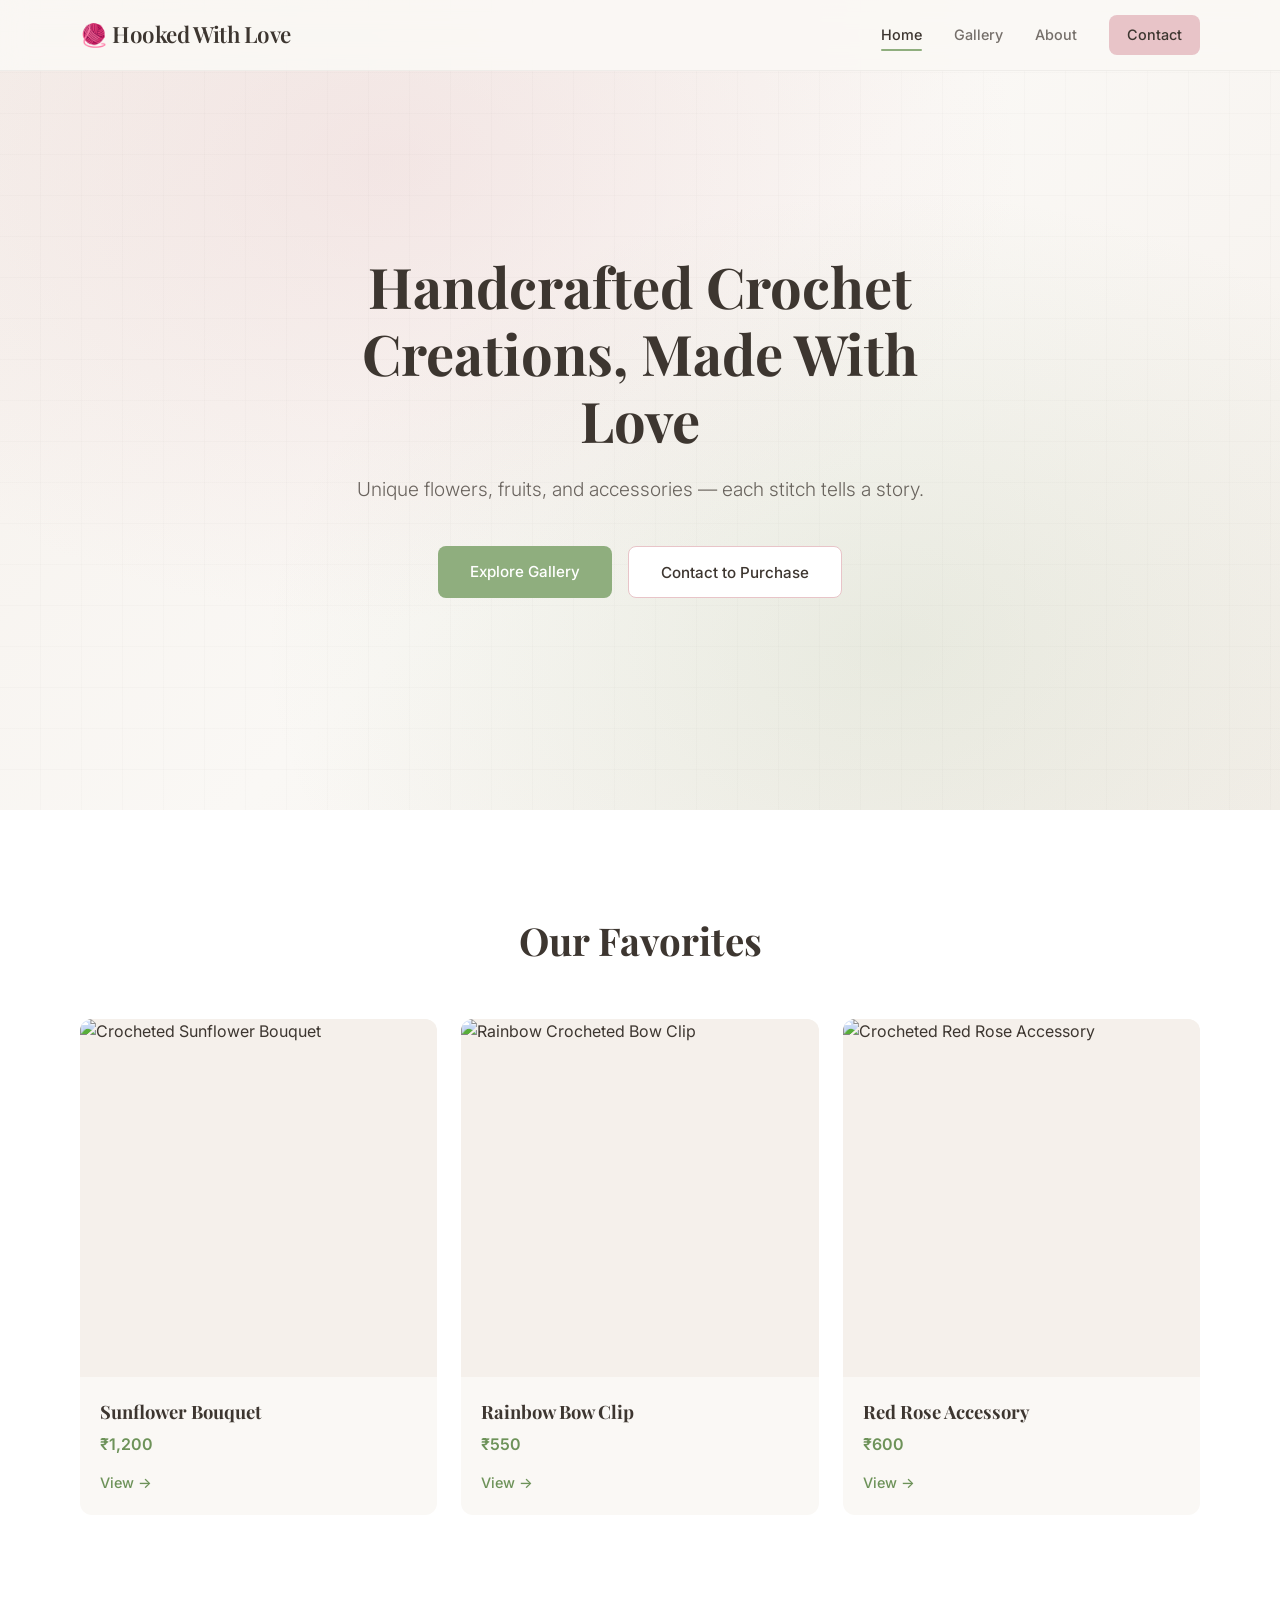
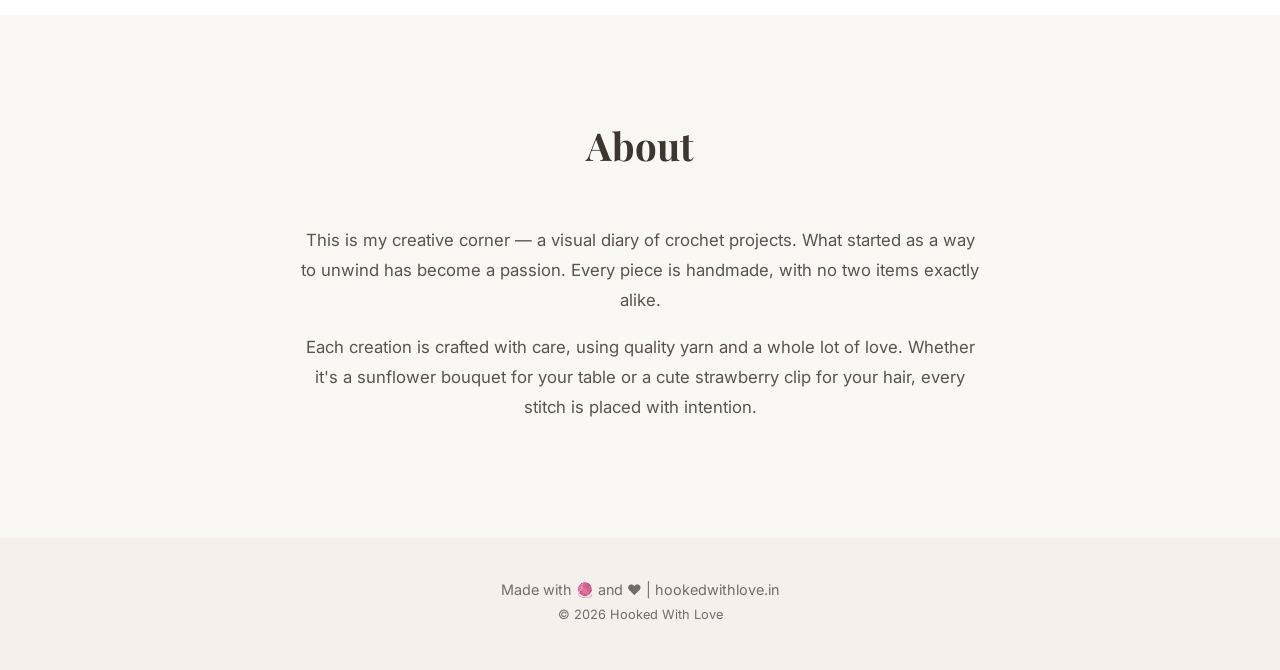
==== index.html @ 44b8b76e "Initial commit: hookedwithlove.in website" ====
<!DOCTYPE html>
<html lang="en">
<head>
    <meta charset="UTF-8">
    <meta name="viewport" content="width=device-width, initial-scale=1.0">
    <title>Hooked With Love – Handmade Crochet Accessories</title>
    <meta name="description" content="Discover handcrafted crochet flowers, fruits, and accessories. Each piece is handmade with love, with no two items exactly alike.">
    <meta name="keywords" content="crochet, handmade, accessories, flowers, fruits, hair clips, amigurumi, handcrafted, India">
    <link rel="preconnect" href="https://fonts.googleapis.com">
    <link rel="preconnect" href="https://fonts.gstatic.com" crossorigin>
    <link href="https://fonts.googleapis.com/css2?family=Inter:wght@300;400;500;600&family=Playfair+Display:ital,wght@0,400;0,600;0,700;1,400&display=swap" rel="stylesheet">
    <link rel="stylesheet" href="css/style.css">
    <script type="application/ld+json">
    {
        "@context": "https://schema.org",
        "@type": "WebPage",
        "name": "Hooked With Love – Handmade Crochet Accessories",
        "description": "Discover handcrafted crochet flowers, fruits, and accessories.",
        "url": "https://hookedwithlove.in",
        "mainEntity": {
            "@type": "ItemList",
            "itemListElement": [
                {
                    "@type": "ListItem",
                    "position": 1,
                    "item": {
                        "@type": "Product",
                        "name": "Crocheted Sunflower Bouquet",
                        "image": "https://hookedwithlove.in/images/sunflower_bouquet.jpg",
                        "description": "Handcrafted crocheted sunflower bouquet",
                        "sku": "HWL-001",
                        "offers": {
                            "@type": "Offer",
                            "price": "1200",
                            "priceCurrency": "INR",
                            "availability": "https://schema.org/InStock"
                        }
                    }
                },
                {
                    "@type": "ListItem",
                    "position": 2,
                    "item": {
                        "@type": "Product",
                        "name": "Rainbow Crocheted Bow Clip",
                        "image": "https://hookedwithlove.in/images/rainbow_bow_clip.jpg",
                        "description": "Colorful rainbow crocheted bow hair clip",
                        "sku": "HWL-008",
                        "offers": {
                            "@type": "Offer",
                            "price": "550",
                            "priceCurrency": "INR",
                            "availability": "https://schema.org/InStock"
                        }
                    }
                },
                {
                    "@type": "ListItem",
                    "position": 3,
                    "item": {
                        "@type": "Product",
                        "name": "Crocheted Red Rose Accessory",
                        "image": "https://hookedwithlove.in/images/red_rose_accessory.jpg",
                        "description": "Beautiful handcrafted crocheted red rose accessory",
                        "sku": "HWL-009",
                        "offers": {
                            "@type": "Offer",
                            "price": "600",
                            "priceCurrency": "INR",
                            "availability": "https://schema.org/InStock"
                        }
                    }
                }
            ]
        }
    }
    </script>
</head>
<body>
    <!-- Header/Nav -->
    <header class="site-header" id="siteHeader">
        <div class="container header-inner">
            <a href="index.html" class="logo">🧶 Hooked With Love</a>
            <button class="mobile-menu-btn" id="mobileMenuBtn" aria-label="Toggle menu">
                <span></span>
                <span></span>
                <span></span>
            </button>
            <nav class="main-nav" id="mainNav">
                <a href="index.html" class="active">Home</a>
                <a href="gallery.html">Gallery</a>
                <a href="#about">About</a>
                <a href="#" class="nav-contact-btn" data-open-contact>Contact</a>
            </nav>
        </div>
    </header>

    <!-- Hero Section -->
    <section class="hero">
        <div class="hero-overlay"></div>
        <div class="container hero-content">
            <h1>Handcrafted Crochet Creations, Made With Love</h1>
            <p class="hero-subtitle">Unique flowers, fruits, and accessories — each stitch tells a story.</p>
            <div class="hero-ctas">
                <a href="gallery.html" class="btn btn-primary">Explore Gallery</a>
                <button class="btn btn-secondary" data-open-contact>Contact to Purchase</button>
            </div>
        </div>
    </section>

    <!-- Featured Highlights -->
    <section class="featured">
        <div class="container">
            <h2 class="section-title">Our Favorites</h2>
            <div class="featured-grid">
                <div class="product-card">
                    <div class="product-image">
                        <img src="images/sunflower_bouquet.jpg" alt="Crocheted Sunflower Bouquet" loading="lazy">
                    </div>
                    <div class="product-info">
                        <h3>Sunflower Bouquet</h3>
                        <p class="product-price">₹1,200</p>
                        <a href="gallery.html" class="product-link">View →</a>
                    </div>
                </div>
                <div class="product-card">
                    <div class="product-image">
                        <img src="images/rainbow_bow_clip.jpg" alt="Rainbow Crocheted Bow Clip" loading="lazy">
                    </div>
                    <div class="product-info">
                        <h3>Rainbow Bow Clip</h3>
                        <p class="product-price">₹550</p>
                        <a href="gallery.html" class="product-link">View →</a>
                    </div>
                </div>
                <div class="product-card">
                    <div class="product-image">
                        <img src="images/red_rose_accessory.jpg" alt="Crocheted Red Rose Accessory" loading="lazy">
                    </div>
                    <div class="product-info">
                        <h3>Red Rose Accessory</h3>
                        <p class="product-price">₹600</p>
                        <a href="gallery.html" class="product-link">View →</a>
                    </div>
                </div>
            </div>
        </div>
    </section>

    <!-- About Section -->
    <section class="about" id="about">
        <div class="container">
            <h2 class="section-title">About</h2>
            <div class="about-content">
                <p>This is my creative corner — a visual diary of crochet projects. What started as a way to unwind has become a passion. Every piece is handmade, with no two items exactly alike.</p>
                <p>Each creation is crafted with care, using quality yarn and a whole lot of love. Whether it's a sunflower bouquet for your table or a cute strawberry clip for your hair, every stitch is placed with intention.</p>
            </div>
        </div>
    </section>

    <!-- Footer -->
    <footer class="site-footer">
        <div class="container">
            <p>Made with 🧶 and ❤️ | hookedwithlove.in</p>
            <p class="copyright">© 2026 Hooked With Love</p>
        </div>
    </footer>

    <!-- Contact Modal -->
    <div class="modal-overlay" id="contactModal">
        <div class="modal">
            <button class="modal-close" id="modalClose" aria-label="Close modal">×</button>
            <div class="modal-header">
                <h3>Get in Touch</h3>
                <p>Interested in a piece? Reach out through any of these channels:</p>
            </div>
            <div class="modal-body">
                <a href="tel:+919876543210" class="contact-option">
                    <span class="contact-icon">📞</span>
                    <span class="contact-text">
                        <strong>Phone</strong>
                        <span>+91 98765 43210</span>
                    </span>
                </a>
                <a href="mailto:orders@hookedwithlove.in" class="contact-option">
                    <span class="contact-icon">📧</span>
                    <span class="contact-text">
                        <strong>Email</strong>
                        <span>orders@hookedwithlove.in</span>
                    </span>
                </a>
                <a href="https://wa.me/919876543210?text=Hello%20Hooked%20With%20Love,%20I%20am%20interested%20in%20your%20crochet%20creations!" class="contact-option whatsapp" target="_blank" rel="noopener" id="whatsappLink">
                    <span class="contact-icon">💬</span>
                    <span class="contact-text">
                        <strong>WhatsApp</strong>
                        <span>Send a message</span>
                    </span>
                </a>
            </div>
        </div>
    </div>

    <script src="js/main.js"></script>
</body>
</html>
---- css/style.css ----
/* ============================================
   Hooked With Love — Style Sheet
   ============================================ */

/* Custom Properties */
:root {
    --color-beige: #f5f0eb;
    --color-rose: #e8c4c8;
    --color-sage: #8fae7e;
    --color-cream: #faf8f5;
    --color-dark: #3d3630;
    --color-rose-light: #f5e1e4;
    --color-sage-dark: #6d9259;
    --color-shadow: rgba(61, 54, 48, 0.08);
    --color-shadow-hover: rgba(61, 54, 48, 0.15);

    --font-heading: 'Playfair Display', Georgia, serif;
    --font-body: 'Inter', -apple-system, BlinkMacSystemFont, sans-serif;

    --radius-sm: 8px;
    --radius-md: 12px;
    --radius-lg: 20px;

    --transition: 0.3s ease;
    --container-max: 1200px;
}

/* Reset */
*,
*::before,
*::after {
    margin: 0;
    padding: 0;
    box-sizing: border-box;
}

html {
    scroll-behavior: smooth;
}

body {
    font-family: var(--font-body);
    color: var(--color-dark);
    background-color: var(--color-cream);
    line-height: 1.6;
    -webkit-font-smoothing: antialiased;
}

img {
    max-width: 100%;
    height: auto;
    display: block;
}

a {
    text-decoration: none;
    color: inherit;
}

button {
    cursor: pointer;
    border: none;
    background: none;
    font-family: inherit;
}

/* Container */
.container {
    max-width: var(--container-max);
    margin: 0 auto;
    padding: 0 20px;
}

/* ============================================
   Header
   ============================================ */
.site-header {
    position: fixed;
    top: 0;
    left: 0;
    right: 0;
    z-index: 1000;
    background: rgba(250, 248, 245, 0.92);
    backdrop-filter: blur(12px);
    -webkit-backdrop-filter: blur(12px);
    border-bottom: 1px solid rgba(61, 54, 48, 0.06);
    transition: box-shadow var(--transition);
}

.site-header.scrolled {
    box-shadow: 0 2px 20px var(--color-shadow);
}

.header-inner {
    display: flex;
    align-items: center;
    justify-content: space-between;
    height: 70px;
}

.logo {
    font-family: var(--font-heading);
    font-size: 1.4rem;
    font-weight: 600;
    color: var(--color-dark);
    letter-spacing: -0.02em;
}

.main-nav {
    display: flex;
    align-items: center;
    gap: 32px;
}

.main-nav a {
    font-size: 0.9rem;
    font-weight: 500;
    color: var(--color-dark);
    opacity: 0.7;
    transition: opacity var(--transition);
    position: relative;
}

.main-nav a:hover,
.main-nav a.active {
    opacity: 1;
}

.main-nav a.active::after {
    content: '';
    position: absolute;
    bottom: -4px;
    left: 0;
    right: 0;
    height: 2px;
    background: var(--color-sage);
    border-radius: 1px;
}

.nav-contact-btn {
    background: var(--color-rose) !important;
    padding: 8px 18px !important;
    border-radius: var(--radius-sm) !important;
    opacity: 1 !important;
}

.nav-contact-btn:hover {
    background: var(--color-rose-light) !important;
}

/* Mobile Menu Button */
.mobile-menu-btn {
    display: none;
    flex-direction: column;
    gap: 5px;
    padding: 8px;
}

.mobile-menu-btn span {
    display: block;
    width: 24px;
    height: 2px;
    background: var(--color-dark);
    border-radius: 2px;
    transition: var(--transition);
}

/* ============================================
   Hero Section
   ============================================ */
.hero {
    position: relative;
    min-height: 85vh;
    display: flex;
    align-items: center;
    justify-content: center;
    padding: 120px 20px 80px;
    overflow: hidden;
}

.hero-overlay {
    position: absolute;
    inset: 0;
    background: 
        radial-gradient(ellipse at 30% 20%, rgba(232, 196, 200, 0.3) 0%, transparent 50%),
        radial-gradient(ellipse at 70% 80%, rgba(143, 174, 126, 0.15) 0%, transparent 50%),
        linear-gradient(135deg, var(--color-beige) 0%, var(--color-cream) 50%, var(--color-beige) 100%);
}

.hero-overlay::before {
    content: '';
    position: absolute;
    inset: 0;
    background-image: 
        repeating-linear-gradient(90deg, transparent, transparent 40px, rgba(61, 54, 48, 0.02) 40px, rgba(61, 54, 48, 0.02) 41px),
        repeating-linear-gradient(0deg, transparent, transparent 40px, rgba(61, 54, 48, 0.02) 40px, rgba(61, 54, 48, 0.02) 41px);
}

.hero-content {
    position: relative;
    text-align: center;
    max-width: 700px;
}

.hero h1 {
    font-family: var(--font-heading);
    font-size: clamp(2.2rem, 5vw, 3.5rem);
    font-weight: 700;
    line-height: 1.2;
    margin-bottom: 20px;
    color: var(--color-dark);
}

.hero-subtitle {
    font-size: clamp(1rem, 2vw, 1.2rem);
    font-weight: 300;
    color: var(--color-dark);
    opacity: 0.75;
    margin-bottom: 40px;
    line-height: 1.7;
}

.hero-ctas {
    display: flex;
    gap: 16px;
    justify-content: center;
    flex-wrap: wrap;
}

/* Buttons */
.btn {
    display: inline-flex;
    align-items: center;
    justify-content: center;
    padding: 14px 32px;
    font-size: 0.95rem;
    font-weight: 500;
    border-radius: var(--radius-sm);
    transition: all var(--transition);
    cursor: pointer;
}

.btn-primary {
    background: var(--color-sage);
    color: white;
}

.btn-primary:hover {
    background: var(--color-sage-dark);
    transform: translateY(-2px);
    box-shadow: 0 8px 24px rgba(143, 174, 126, 0.3);
}

.btn-secondary {
    background: white;
    color: var(--color-dark);
    border: 1.5px solid var(--color-rose);
}

.btn-secondary:hover {
    background: var(--color-rose-light);
    transform: translateY(-2px);
}

.btn-enquiry {
    background: var(--color-rose);
    color: var(--color-dark);
    padding: 10px 20px;
    font-size: 0.85rem;
    font-weight: 500;
    border-radius: var(--radius-sm);
    width: 100%;
}

.btn-enquiry:hover {
    background: var(--color-rose-light);
    transform: translateY(-1px);
}

/* ============================================
   Featured Section
   ============================================ */
.featured {
    padding: 80px 0;
    background: white;
}

.section-title {
    font-family: var(--font-heading);
    font-size: clamp(1.8rem, 3vw, 2.4rem);
    text-align: center;
    margin-bottom: 48px;
    color: var(--color-dark);
}

.featured-grid {
    display: grid;
    grid-template-columns: 1fr;
    gap: 24px;
}

.product-card {
    background: var(--color-cream);
    border-radius: var(--radius-md);
    overflow: hidden;
    transition: transform var(--transition), box-shadow var(--transition);
}

.product-card:hover {
    transform: translateY(-4px);
    box-shadow: 0 12px 32px var(--color-shadow-hover);
}

.product-image {
    aspect-ratio: 1;
    overflow: hidden;
    background: var(--color-beige);
}

.product-image img {
    width: 100%;
    height: 100%;
    object-fit: cover;
    transition: transform var(--transition);
}

.product-card:hover .product-image img {
    transform: scale(1.05);
}

.product-info {
    padding: 20px;
}

.product-info h3 {
    font-family: var(--font-heading);
    font-size: 1.15rem;
    margin-bottom: 6px;
}

.product-price {
    color: var(--color-sage-dark);
    font-weight: 600;
    font-size: 1rem;
    margin-bottom: 12px;
}

.product-link {
    font-size: 0.9rem;
    font-weight: 500;
    color: var(--color-sage-dark);
    transition: color var(--transition);
}

.product-link:hover {
    color: var(--color-sage);
}

/* ============================================
   About Section
   ============================================ */
.about {
    padding: 80px 0;
    background: var(--color-cream);
}

.about-content {
    max-width: 680px;
    margin: 0 auto;
    text-align: center;
}

.about-content p {
    font-size: 1.05rem;
    line-height: 1.8;
    color: var(--color-dark);
    opacity: 0.85;
    margin-bottom: 16px;
}

/* ============================================
   Footer
   ============================================ */
.site-footer {
    background: var(--color-beige);
    padding: 40px 0;
    text-align: center;
}

.site-footer p {
    font-size: 0.9rem;
    color: var(--color-dark);
    opacity: 0.7;
    margin-bottom: 4px;
}

.copyright {
    font-size: 0.8rem !important;
}

/* ============================================
   Gallery Section
   ============================================ */
.gallery-section {
    padding: 100px 0 60px;
    min-height: 100vh;
}

/* Breadcrumb */
.breadcrumb {
    font-size: 0.85rem;
    margin-bottom: 24px;
    color: var(--color-dark);
    opacity: 0.7;
}

.breadcrumb a {
    color: var(--color-sage-dark);
    transition: opacity var(--transition);
}

.breadcrumb a:hover {
    opacity: 0.7;
}

.breadcrumb-sep {
    margin: 0 8px;
}

/* Gallery Header */
.gallery-header {
    text-align: center;
    margin-bottom: 40px;
}

.gallery-header h1 {
    font-family: var(--font-heading);
    font-size: clamp(1.8rem, 4vw, 2.8rem);
    margin-bottom: 8px;
}

.gallery-subtitle {
    font-size: 1rem;
    opacity: 0.65;
}

/* Filter Tabs */
.filter-tabs {
    display: flex;
    justify-content: center;
    gap: 8px;
    flex-wrap: wrap;
    margin-bottom: 40px;
    padding-bottom: 8px;
}

.filter-tab {
    padding: 10px 22px;
    font-size: 0.88rem;
    font-weight: 500;
    color: var(--color-dark);
    opacity: 0.6;
    border-radius: 24px;
    transition: all var(--transition);
    position: relative;
    background: transparent;
}

.filter-tab:hover {
    opacity: 0.9;
    background: var(--color-beige);
}

.filter-tab.active {
    opacity: 1;
    background: white;
    box-shadow: 0 2px 12px var(--color-shadow);
    color: var(--color-sage-dark);
}

.filter-tab.active::after {
    content: '';
    position: absolute;
    bottom: 0;
    left: 50%;
    transform: translateX(-50%);
    width: 24px;
    height: 3px;
    background: var(--color-sage);
    border-radius: 2px;
}

/* Product Grid */
.product-grid {
    display: grid;
    grid-template-columns: repeat(2, 1fr);
    gap: 20px;
}

.gallery-card {
    background: white;
    border-radius: var(--radius-md);
    overflow: hidden;
    transition: transform var(--transition), box-shadow var(--transition), opacity var(--transition);
    opacity: 1;
}

.gallery-card.hidden {
    display: none;
}

.gallery-card.fade-out {
    opacity: 0;
    transform: scale(0.95);
}

.gallery-card.fade-in {
    animation: fadeIn 0.4s ease forwards;
}

@keyframes fadeIn {
    from {
        opacity: 0;
        transform: scale(0.95) translateY(10px);
    }
    to {
        opacity: 1;
        transform: scale(1) translateY(0);
    }
}

.gallery-card:hover {
    transform: translateY(-4px);
    box-shadow: 0 12px 32px var(--color-shadow-hover);
}

.gallery-card-image {
    aspect-ratio: 1;
    overflow: hidden;
    background: var(--color-beige);
}

.gallery-card-image img {
    width: 100%;
    height: 100%;
    object-fit: cover;
    transition: transform var(--transition);
}

.gallery-card:hover .gallery-card-image img {
    transform: scale(1.05);
}

.gallery-card-info {
    padding: 16px;
}

.gallery-card-info h3 {
    font-family: var(--font-heading);
    font-size: 1rem;
    margin-bottom: 6px;
    line-height: 1.3;
}

.gallery-card-price {
    color: var(--color-sage-dark);
    font-weight: 600;
    font-size: 0.95rem;
    margin-bottom: 12px;
}

/* ============================================
   Modal
   ============================================ */
.modal-overlay {
    position: fixed;
    inset: 0;
    background: rgba(61, 54, 48, 0.4);
    backdrop-filter: blur(6px);
    -webkit-backdrop-filter: blur(6px);
    z-index: 2000;
    display: flex;
    align-items: center;
    justify-content: center;
    padding: 20px;
    opacity: 0;
    visibility: hidden;
    transition: opacity var(--transition), visibility var(--transition);
}

.modal-overlay.active {
    opacity: 1;
    visibility: visible;
}

.modal {
    background: white;
    border-radius: var(--radius-lg);
    padding: 36px;
    max-width: 420px;
    width: 100%;
    position: relative;
    transform: translateY(20px) scale(0.95);
    transition: transform var(--transition);
    max-height: 90vh;
    overflow-y: auto;
}

.modal-overlay.active .modal {
    transform: translateY(0) scale(1);
}

.modal-close {
    position: absolute;
    top: 16px;
    right: 16px;
    width: 36px;
    height: 36px;
    display: flex;
    align-items: center;
    justify-content: center;
    font-size: 1.5rem;
    color: var(--color-dark);
    opacity: 0.5;
    border-radius: 50%;
    transition: all var(--transition);
}

.modal-close:hover {
    opacity: 1;
    background: var(--color-beige);
}

.modal-product-preview {
    text-align: center;
    margin-bottom: 20px;
    padding-bottom: 20px;
    border-bottom: 1px solid var(--color-beige);
}

.modal-product-preview img {
    width: 100px;
    height: 100px;
    object-fit: cover;
    border-radius: var(--radius-sm);
    margin: 0 auto 12px;
}

.modal-product-preview h3 {
    font-family: var(--font-heading);
    font-size: 1.1rem;
}

.modal-header {
    margin-bottom: 24px;
}

.modal-header h3 {
    font-family: var(--font-heading);
    font-size: 1.3rem;
    margin-bottom: 6px;
}

.modal-header p {
    font-size: 0.9rem;
    opacity: 0.7;
}

.modal-body {
    display: flex;
    flex-direction: column;
    gap: 12px;
}

.contact-option {
    display: flex;
    align-items: center;
    gap: 14px;
    padding: 14px 18px;
    border-radius: var(--radius-sm);
    background: var(--color-cream);
    transition: all var(--transition);
}

.contact-option:hover {
    background: var(--color-beige);
    transform: translateX(4px);
}

.contact-option.whatsapp {
    background: #e8f5e9;
}

.contact-option.whatsapp:hover {
    background: #c8e6c9;
}

.contact-icon {
    font-size: 1.4rem;
    flex-shrink: 0;
}

.contact-text {
    display: flex;
    flex-direction: column;
    gap: 2px;
}

.contact-text strong {
    font-size: 0.9rem;
}

.contact-text span {
    font-size: 0.82rem;
    opacity: 0.7;
}

/* ============================================
   Responsive Design — Tablet (min-width: 640px)
   ============================================ */
@media (min-width: 640px) {
    .featured-grid {
        grid-template-columns: repeat(3, 1fr);
    }

    .product-grid {
        grid-template-columns: repeat(3, 1fr);
        gap: 24px;
    }

    .gallery-card-info h3 {
        font-size: 1.05rem;
    }
}

/* ============================================
   Responsive Design — Desktop (min-width: 1024px)
   ============================================ */
@media (min-width: 1024px) {
    .container {
        padding: 0 40px;
    }

    .product-grid {
        grid-template-columns: repeat(4, 1fr);
        gap: 28px;
    }

    .hero {
        min-height: 90vh;
    }

    .featured {
        padding: 100px 0;
    }

    .about {
        padding: 100px 0;
    }

    .gallery-card-info {
        padding: 20px;
    }

    .gallery-card-info h3 {
        font-size: 1.1rem;
    }
}

/* ============================================
   Mobile (max-width: 639px)
   ============================================ */
@media (max-width: 639px) {
    .mobile-menu-btn {
        display: flex;
    }

    .main-nav {
        position: fixed;
        top: 70px;
        left: 0;
        right: 0;
        background: rgba(250, 248, 245, 0.98);
        backdrop-filter: blur(12px);
        flex-direction: column;
        padding: 24px;
        gap: 20px;
        transform: translateY(-100%);
        opacity: 0;
        visibility: hidden;
        transition: all var(--transition);
        border-bottom: 1px solid var(--color-beige);
    }

    .main-nav.open {
        transform: translateY(0);
        opacity: 1;
        visibility: visible;
    }

    .main-nav a {
        font-size: 1rem;
    }

    .hero {
        min-height: 70vh;
        padding: 100px 20px 60px;
    }

    .hero-ctas {
        flex-direction: column;
        align-items: center;
    }

    .btn {
        width: 100%;
        max-width: 280px;
    }

    .modal {
        padding: 28px 24px;
    }

    .filter-tabs {
        gap: 6px;
    }

    .filter-tab {
        padding: 8px 16px;
        font-size: 0.82rem;
    }
}
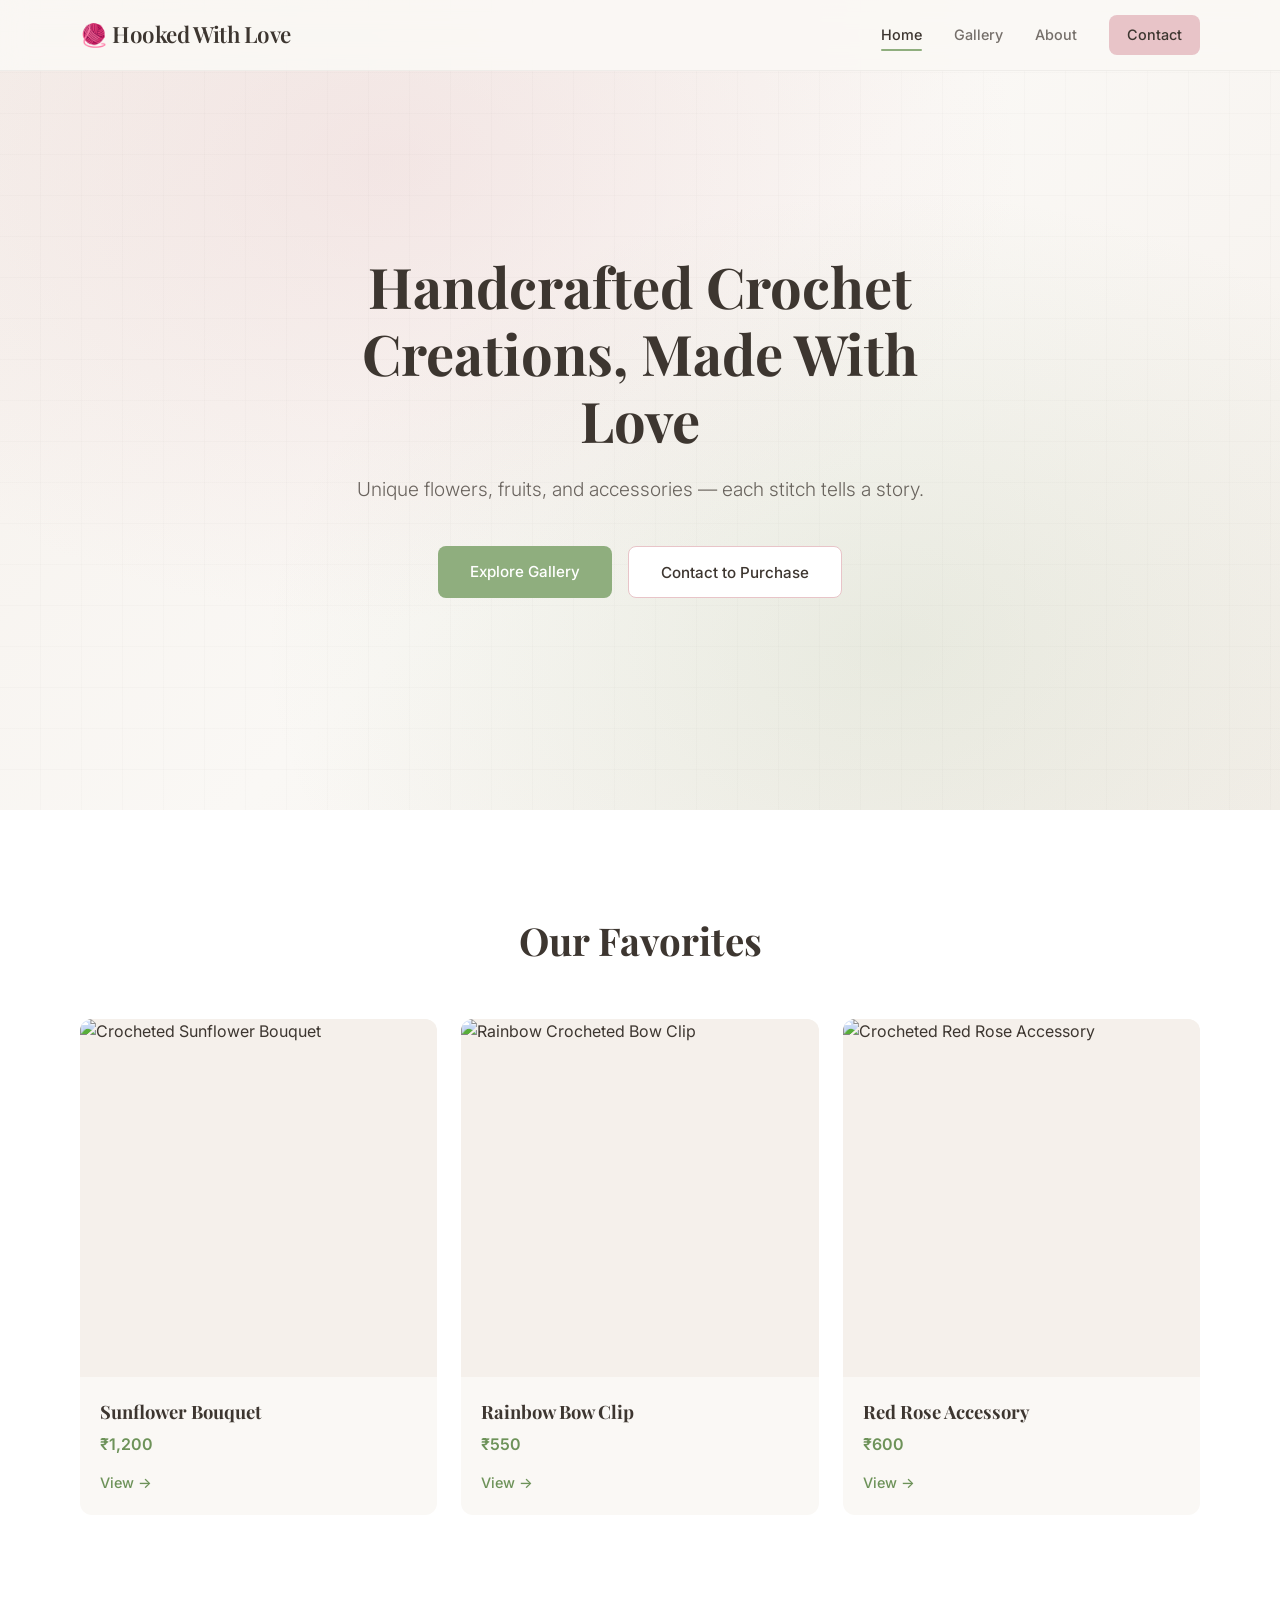
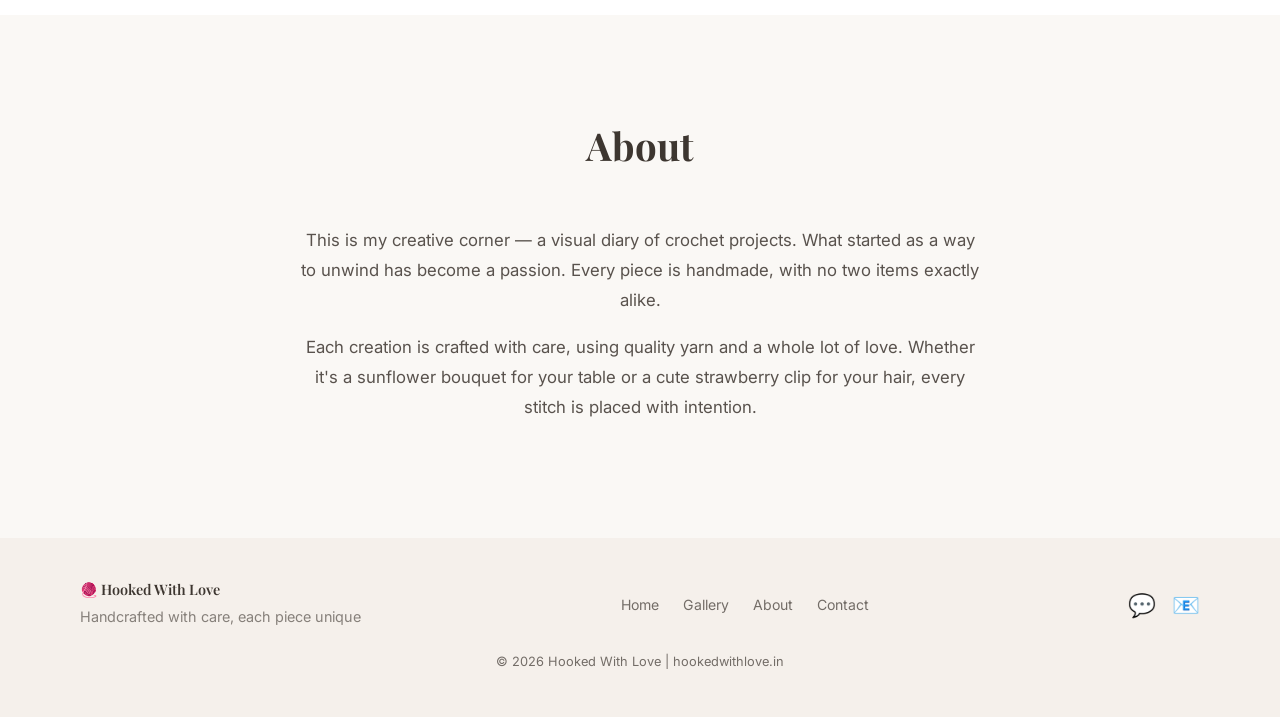
==== commit d79ebb81: "Add 4 new images, SKU system, lightbox, coming soon placeholders, and UI enhancements" ====
--- a/index.html
+++ b/index.html
@@ -158,11 +158,29 @@
         </div>
     </section>
 
+    <!-- Back to Top Button -->
+    <button class="back-to-top" id="backToTop" aria-label="Back to top">↑</button>
+
     <!-- Footer -->
     <footer class="site-footer">
         <div class="container">
-            <p>Made with 🧶 and ❤️ | hookedwithlove.in</p>
-            <p class="copyright">© 2026 Hooked With Love</p>
+            <div class="footer-content">
+                <div class="footer-brand">
+                    <p class="footer-logo">🧶 Hooked With Love</p>
+                    <p class="footer-tagline">Handcrafted with care, each piece unique</p>
+                </div>
+                <div class="footer-links">
+                    <a href="index.html">Home</a>
+                    <a href="gallery.html">Gallery</a>
+                    <a href="#about">About</a>
+                    <a href="#" data-open-contact>Contact</a>
+                </div>
+                <div class="footer-social">
+                    <a href="https://wa.me/919985507347" target="_blank" rel="noopener" aria-label="WhatsApp">💬</a>
+                    <a href="mailto:Navyajashu444@gmail.com" aria-label="Email">📧</a>
+                </div>
+            </div>
+            <p class="copyright">© 2026 Hooked With Love | hookedwithlove.in</p>
         </div>
     </footer>
 
@@ -175,21 +193,21 @@
                 <p>Interested in a piece? Reach out through any of these channels:</p>
             </div>
             <div class="modal-body">
-                <a href="tel:+919876543210" class="contact-option">
+                <a href="tel:+919985507347" class="contact-option">
                     <span class="contact-icon">📞</span>
                     <span class="contact-text">
                         <strong>Phone</strong>
-                        <span>+91 98765 43210</span>
+                        <span>+91 99855 07347</span>
                     </span>
                 </a>
-                <a href="mailto:orders@hookedwithlove.in" class="contact-option">
+                <a href="mailto:Navyajashu444@gmail.com" class="contact-option">
                     <span class="contact-icon">📧</span>
                     <span class="contact-text">
                         <strong>Email</strong>
-                        <span>orders@hookedwithlove.in</span>
+                        <span>Navyajashu444@gmail.com</span>
                     </span>
                 </a>
-                <a href="https://wa.me/919876543210?text=Hello%20Hooked%20With%20Love,%20I%20am%20interested%20in%20your%20crochet%20creations!" class="contact-option whatsapp" target="_blank" rel="noopener" id="whatsappLink">
+                <a href="https://wa.me/919985507347?text=Hello%20Hooked%20With%20Love,%20I%20am%20interested%20in%20your%20crochet%20creations!" class="contact-option whatsapp" target="_blank" rel="noopener" id="whatsappLink">
                     <span class="contact-icon">💬</span>
                     <span class="contact-text">
                         <strong>WhatsApp</strong>
--- a/css/style.css
+++ b/css/style.css
@@ -830,3 +830,289 @@
         font-size: 0.82rem;
     }
 }
+
+/* ============================================
+   SKU Badge
+   ============================================ */
+.gallery-card-image {
+    position: relative;
+}
+
+.sku-badge {
+    position: absolute;
+    top: 8px;
+    left: 8px;
+    background: rgba(61, 54, 48, 0.85);
+    color: white;
+    font-size: 0.7rem;
+    font-weight: 600;
+    padding: 4px 8px;
+    border-radius: 4px;
+    letter-spacing: 0.5px;
+    z-index: 2;
+}
+
+.gallery-card-sku {
+    font-size: 0.75rem;
+    color: var(--color-dark);
+    opacity: 0.5;
+    margin-bottom: 4px;
+    letter-spacing: 0.3px;
+}
+
+/* ============================================
+   Image Hover Overlay
+   ============================================ */
+.image-overlay {
+    position: absolute;
+    inset: 0;
+    background: rgba(61, 54, 48, 0.4);
+    display: flex;
+    align-items: center;
+    justify-content: center;
+    opacity: 0;
+    transition: opacity var(--transition);
+    z-index: 1;
+}
+
+.gallery-card:hover .image-overlay {
+    opacity: 1;
+}
+
+.overlay-icon {
+    font-size: 2rem;
+    filter: brightness(2);
+}
+
+/* ============================================
+   Lightbox
+   ============================================ */
+.lightbox-overlay {
+    position: fixed;
+    inset: 0;
+    background: rgba(0, 0, 0, 0.9);
+    z-index: 3000;
+    display: flex;
+    align-items: center;
+    justify-content: center;
+    padding: 20px;
+    opacity: 0;
+    visibility: hidden;
+    transition: opacity 0.3s ease, visibility 0.3s ease;
+}
+
+.lightbox-overlay.active {
+    opacity: 1;
+    visibility: visible;
+}
+
+.lightbox-close {
+    position: absolute;
+    top: 20px;
+    right: 24px;
+    font-size: 2.5rem;
+    color: white;
+    opacity: 0.8;
+    transition: opacity 0.3s ease;
+    background: none;
+    border: none;
+    cursor: pointer;
+    z-index: 3001;
+}
+
+.lightbox-close:hover {
+    opacity: 1;
+}
+
+.lightbox-content {
+    text-align: center;
+    max-width: 90vw;
+    max-height: 85vh;
+}
+
+.lightbox-content img {
+    max-width: 100%;
+    max-height: 80vh;
+    object-fit: contain;
+    border-radius: var(--radius-md);
+    box-shadow: 0 20px 60px rgba(0, 0, 0, 0.5);
+}
+
+.lightbox-caption {
+    color: white;
+    font-size: 1rem;
+    margin-top: 16px;
+    opacity: 0.8;
+    font-family: var(--font-heading);
+}
+
+/* ============================================
+   Coming Soon Placeholder
+   ============================================ */
+.coming-soon-placeholder {
+    display: flex;
+    align-items: center;
+    justify-content: center;
+    background: linear-gradient(135deg, var(--color-beige) 0%, var(--color-rose-light) 100%);
+    border: 2px dashed var(--color-rose);
+}
+
+.coming-soon-content {
+    text-align: center;
+    padding: 20px;
+}
+
+.coming-soon-icon {
+    font-size: 2.5rem;
+    display: block;
+    margin-bottom: 12px;
+}
+
+.coming-soon-text {
+    font-family: var(--font-heading);
+    font-size: 1.1rem;
+    color: var(--color-dark);
+    opacity: 0.7;
+    margin-bottom: 4px;
+}
+
+.coming-soon-subtext {
+    font-size: 0.8rem;
+    color: var(--color-dark);
+    opacity: 0.4;
+    font-style: italic;
+}
+
+.coming-soon-card:hover {
+    transform: none;
+    box-shadow: none;
+}
+
+/* ============================================
+   Back to Top Button
+   ============================================ */
+.back-to-top {
+    position: fixed;
+    bottom: 30px;
+    right: 30px;
+    width: 48px;
+    height: 48px;
+    background: var(--color-sage);
+    color: white;
+    border: none;
+    border-radius: 50%;
+    font-size: 1.3rem;
+    cursor: pointer;
+    z-index: 900;
+    opacity: 0;
+    visibility: hidden;
+    transform: translateY(20px);
+    transition: all 0.3s ease;
+    box-shadow: 0 4px 16px rgba(143, 174, 126, 0.4);
+}
+
+.back-to-top.visible {
+    opacity: 1;
+    visibility: visible;
+    transform: translateY(0);
+}
+
+.back-to-top:hover {
+    background: var(--color-sage-dark);
+    transform: translateY(-3px);
+    box-shadow: 0 6px 20px rgba(143, 174, 126, 0.5);
+}
+
+/* ============================================
+   Enhanced Footer
+   ============================================ */
+.footer-content {
+    display: flex;
+    flex-direction: column;
+    align-items: center;
+    gap: 20px;
+    margin-bottom: 20px;
+}
+
+.footer-brand {
+    text-align: center;
+}
+
+.footer-logo {
+    font-family: var(--font-heading);
+    font-size: 1.3rem;
+    font-weight: 600;
+    margin-bottom: 4px;
+    opacity: 1 !important;
+}
+
+.footer-tagline {
+    font-size: 0.85rem;
+    opacity: 0.6 !important;
+}
+
+.footer-links {
+    display: flex;
+    gap: 24px;
+    flex-wrap: wrap;
+    justify-content: center;
+}
+
+.footer-links a {
+    font-size: 0.88rem;
+    opacity: 0.7;
+    transition: opacity var(--transition);
+}
+
+.footer-links a:hover {
+    opacity: 1;
+    color: var(--color-sage-dark);
+}
+
+.footer-social {
+    display: flex;
+    gap: 16px;
+}
+
+.footer-social a {
+    font-size: 1.4rem;
+    transition: transform var(--transition);
+}
+
+.footer-social a:hover {
+    transform: scale(1.2);
+}
+
+/* ============================================
+   Lazy Load Animation
+   ============================================ */
+.gallery-card {
+    opacity: 0;
+    transform: translateY(20px);
+    transition: opacity 0.5s ease, transform 0.5s ease, box-shadow var(--transition);
+}
+
+.gallery-card.loaded {
+    opacity: 1;
+    transform: translateY(0);
+}
+
+/* Stagger animation for visible cards */
+.gallery-card:nth-child(1).loaded { transition-delay: 0s; }
+.gallery-card:nth-child(2).loaded { transition-delay: 0.05s; }
+.gallery-card:nth-child(3).loaded { transition-delay: 0.1s; }
+.gallery-card:nth-child(4).loaded { transition-delay: 0.15s; }
+.gallery-card:nth-child(5).loaded { transition-delay: 0.2s; }
+.gallery-card:nth-child(6).loaded { transition-delay: 0.25s; }
+.gallery-card:nth-child(7).loaded { transition-delay: 0.3s; }
+.gallery-card:nth-child(8).loaded { transition-delay: 0.35s; }
+
+@media (min-width: 640px) {
+    .footer-content {
+        flex-direction: row;
+        justify-content: space-between;
+    }
+    .footer-brand {
+        text-align: left;
+    }
+}
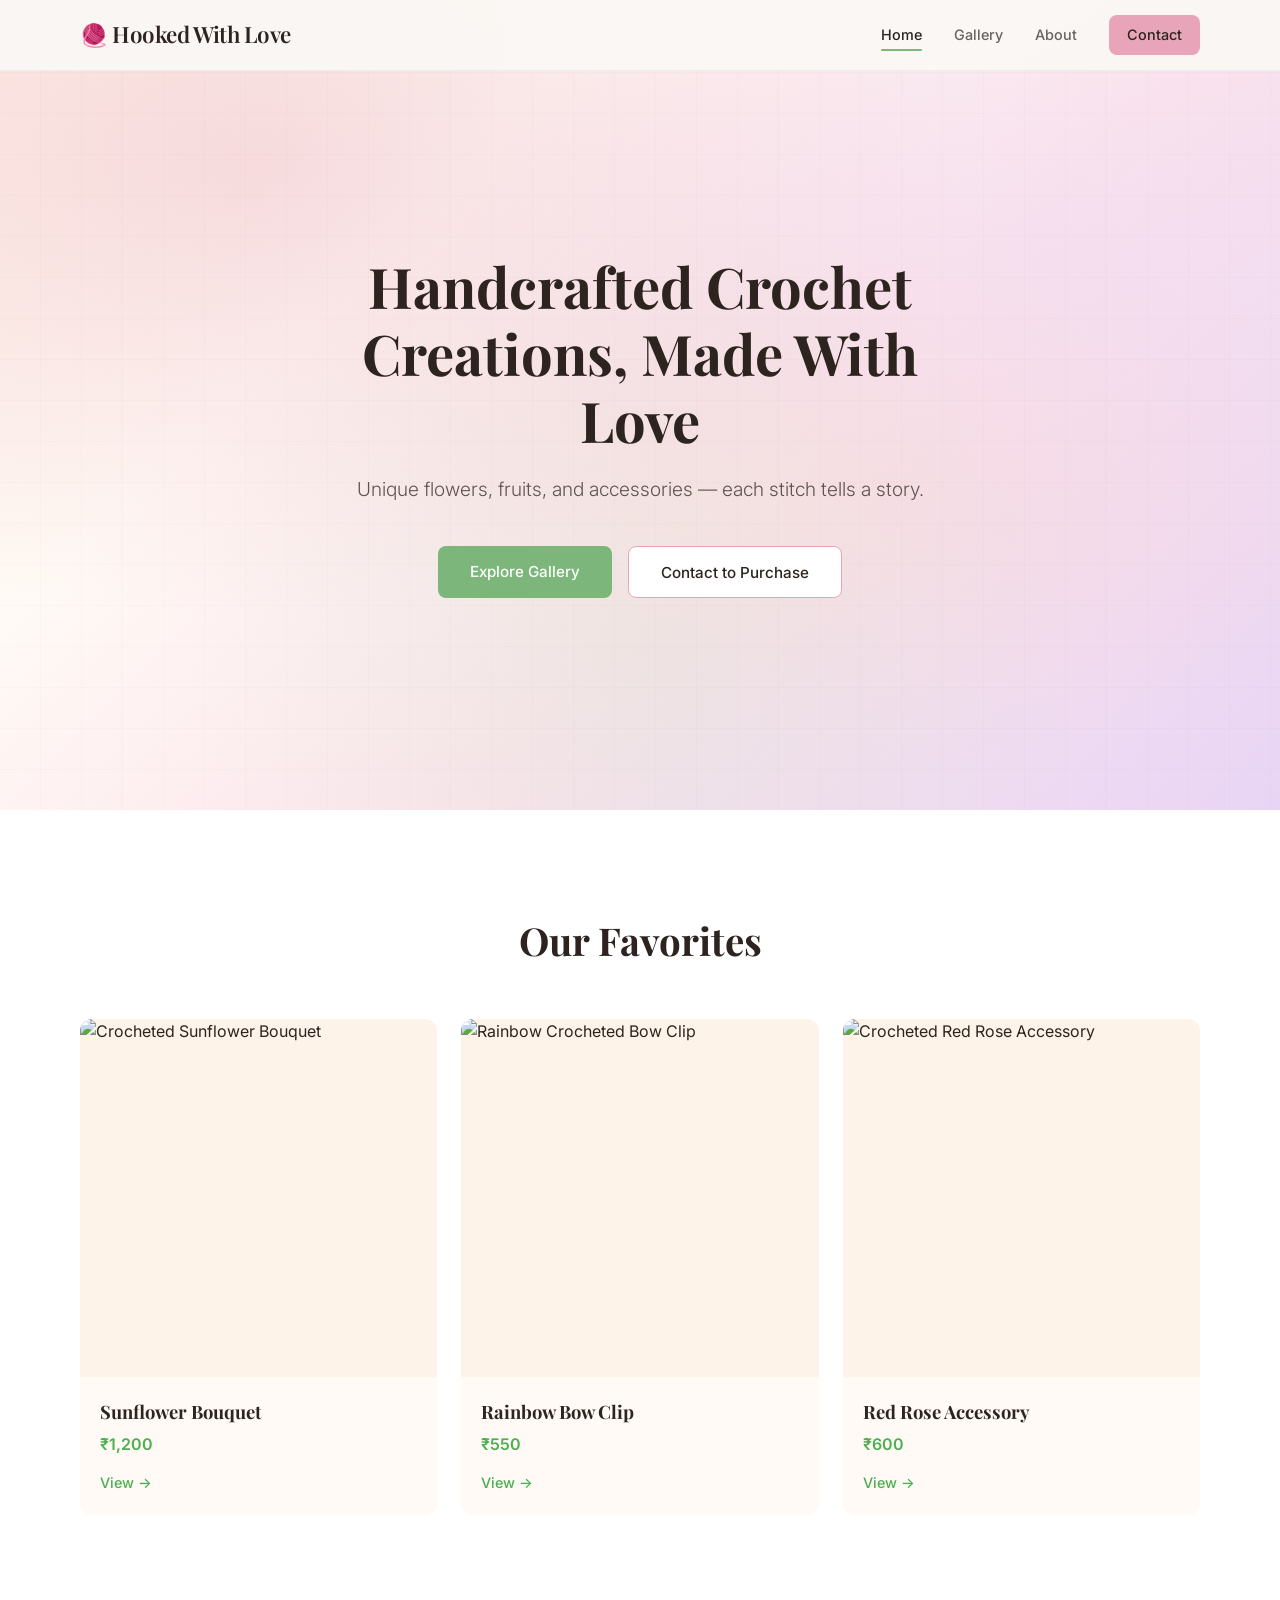
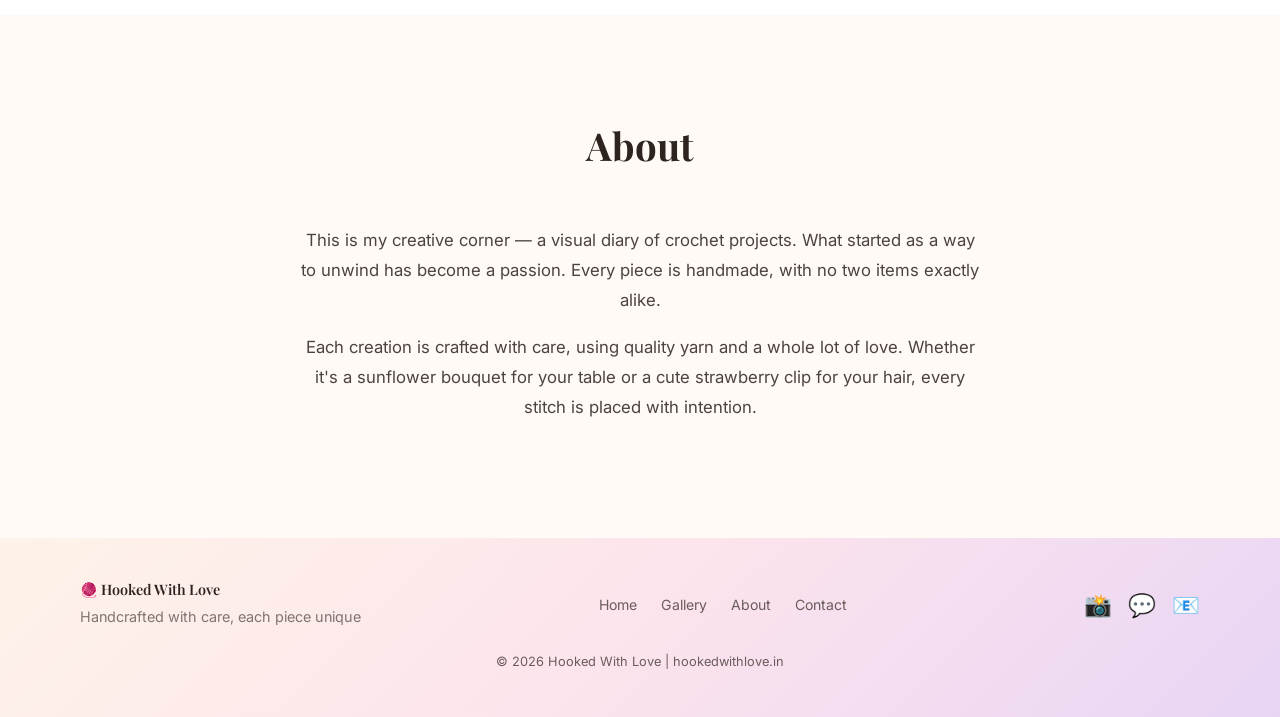
==== commit 2e93ebc1: "Update product names/prices, fix SKU placement, colorful theme, add Instagram" ====
--- a/index.html
+++ b/index.html
@@ -176,6 +176,7 @@
                     <a href="#" data-open-contact>Contact</a>
                 </div>
                 <div class="footer-social">
+                    <a href="https://www.instagram.com/hookedwithlovebynavya/" target="_blank" rel="noopener" aria-label="Instagram">📸</a>
                     <a href="https://wa.me/919985507347" target="_blank" rel="noopener" aria-label="WhatsApp">💬</a>
                     <a href="mailto:Navyajashu444@gmail.com" aria-label="Email">📧</a>
                 </div>
--- a/css/style.css
+++ b/css/style.css
@@ -4,15 +4,19 @@
 
 /* Custom Properties */
 :root {
-    --color-beige: #f5f0eb;
-    --color-rose: #e8c4c8;
-    --color-sage: #8fae7e;
-    --color-cream: #faf8f5;
-    --color-dark: #3d3630;
-    --color-rose-light: #f5e1e4;
-    --color-sage-dark: #6d9259;
+    --color-beige: #fef3e8;
+    --color-rose: #e8a4b8;
+    --color-sage: #7cb67a;
+    --color-cream: #fffaf5;
+    --color-dark: #2d2420;
+    --color-rose-light: #fce4ec;
+    --color-sage-dark: #4caf50;
     --color-shadow: rgba(61, 54, 48, 0.08);
-    --color-shadow-hover: rgba(61, 54, 48, 0.15);
+    --color-shadow-hover: rgba(61, 54, 48, 0.18);
+    --color-lavender: #e8d5f5;
+    --color-peach: #ffccbc;
+    --color-mint: #c8e6c9;
+    --color-gold: #fff3cd;
 
     --font-heading: 'Playfair Display', Georgia, serif;
     --font-body: 'Inter', -apple-system, BlinkMacSystemFont, sans-serif;
@@ -182,9 +186,11 @@
     position: absolute;
     inset: 0;
     background: 
-        radial-gradient(ellipse at 30% 20%, rgba(232, 196, 200, 0.3) 0%, transparent 50%),
-        radial-gradient(ellipse at 70% 80%, rgba(143, 174, 126, 0.15) 0%, transparent 50%),
-        linear-gradient(135deg, var(--color-beige) 0%, var(--color-cream) 50%, var(--color-beige) 100%);
+        radial-gradient(ellipse at 20% 20%, rgba(232, 164, 184, 0.35) 0%, transparent 50%),
+        radial-gradient(ellipse at 80% 30%, rgba(232, 213, 245, 0.3) 0%, transparent 40%),
+        radial-gradient(ellipse at 50% 80%, rgba(200, 230, 201, 0.25) 0%, transparent 50%),
+        radial-gradient(ellipse at 70% 60%, rgba(255, 204, 188, 0.2) 0%, transparent 40%),
+        linear-gradient(135deg, var(--color-beige) 0%, var(--color-cream) 30%, var(--color-rose-light) 60%, var(--color-lavender) 100%);
 }
 
 .hero-overlay::before {
@@ -382,7 +388,7 @@
    Footer
    ============================================ */
 .site-footer {
-    background: var(--color-beige);
+    background: linear-gradient(135deg, var(--color-beige) 0%, var(--color-rose-light) 50%, var(--color-lavender) 100%);
     padding: 40px 0;
     text-align: center;
 }
@@ -404,6 +410,7 @@
 .gallery-section {
     padding: 100px 0 60px;
     min-height: 100vh;
+    background: linear-gradient(180deg, var(--color-cream) 0%, var(--color-rose-light) 30%, var(--color-lavender) 60%, var(--color-mint) 100%);
 }
 
 /* Breadcrumb */
@@ -476,6 +483,7 @@
     background: white;
     box-shadow: 0 2px 12px var(--color-shadow);
     color: var(--color-sage-dark);
+    border: 1px solid var(--color-rose);
 }
 
 .filter-tab.active::after {
@@ -832,32 +840,26 @@
 }
 
 /* ============================================
-   SKU Badge
+   SKU Badge (displayed below image in card info)
    ============================================ */
 .gallery-card-image {
     position: relative;
 }
 
 .sku-badge {
-    position: absolute;
-    top: 8px;
-    left: 8px;
-    background: rgba(61, 54, 48, 0.85);
-    color: white;
-    font-size: 0.7rem;
-    font-weight: 600;
-    padding: 4px 8px;
-    border-radius: 4px;
-    letter-spacing: 0.5px;
-    z-index: 2;
+    display: none;
 }
 
 .gallery-card-sku {
     font-size: 0.75rem;
-    color: var(--color-dark);
-    opacity: 0.5;
-    margin-bottom: 4px;
-    letter-spacing: 0.3px;
+    font-weight: 600;
+    color: var(--color-rose);
+    background: var(--color-rose-light);
+    display: inline-block;
+    padding: 2px 8px;
+    border-radius: 4px;
+    margin-bottom: 6px;
+    letter-spacing: 0.5px;
 }
 
 /* ============================================
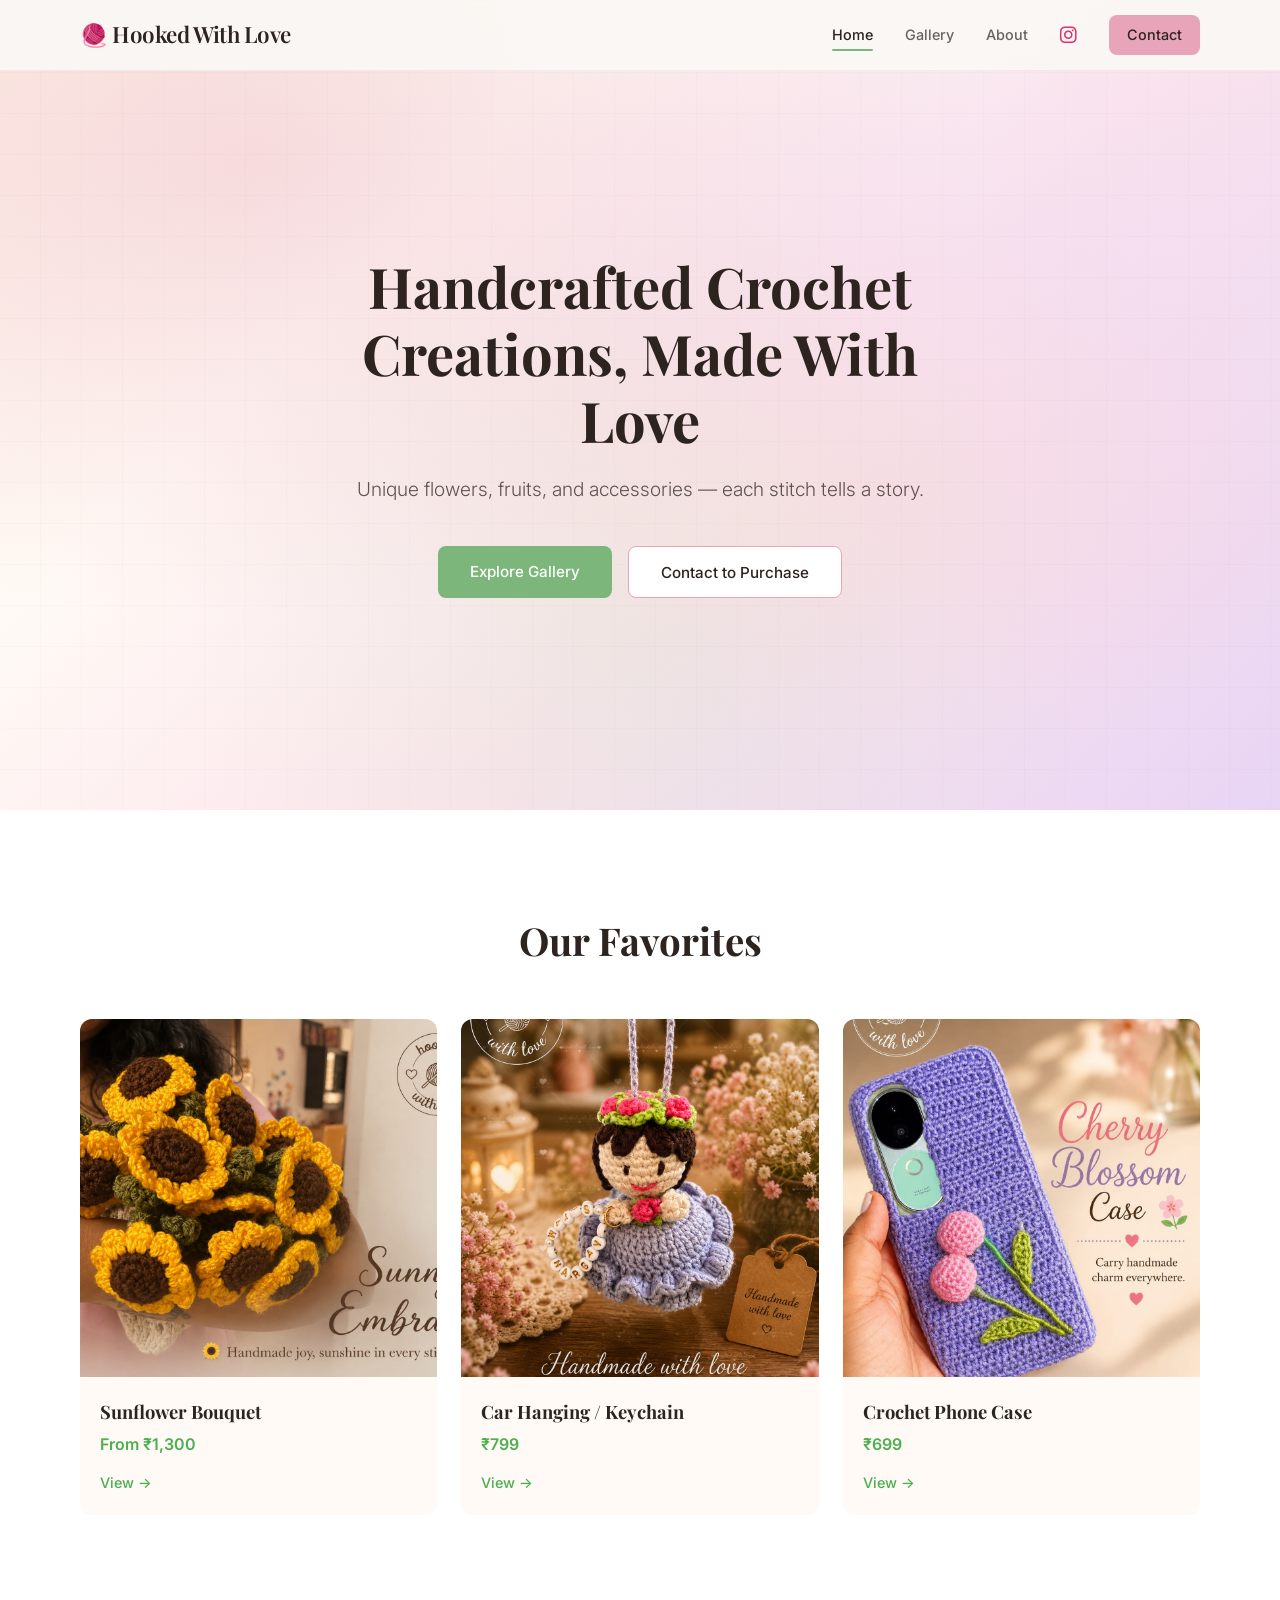
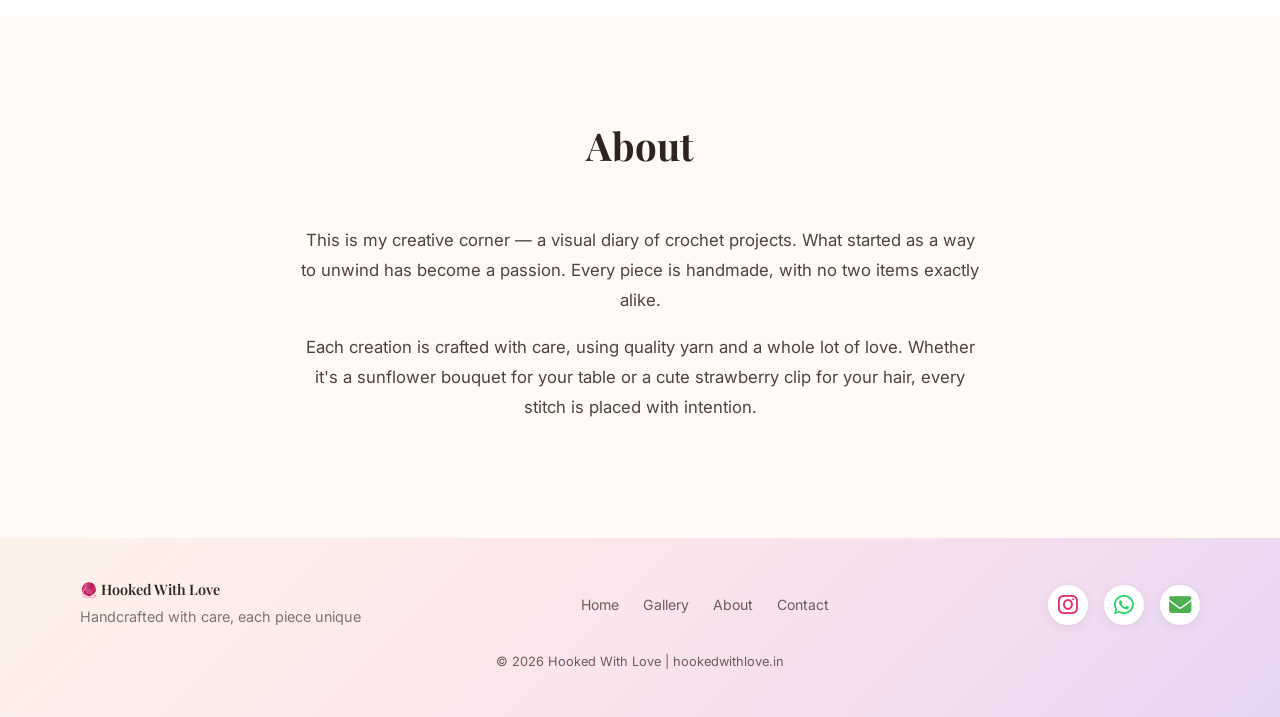
==== commit ff13edb4: "Fix: use actual images on homepage, proper Instagram icon in header+footer, Font Awesome icons" ====
--- a/index.html
+++ b/index.html
@@ -10,6 +10,7 @@
     <link rel="preconnect" href="https://fonts.gstatic.com" crossorigin>
     <link href="https://fonts.googleapis.com/css2?family=Inter:wght@300;400;500;600&family=Playfair+Display:ital,wght@0,400;0,600;0,700;1,400&display=swap" rel="stylesheet">
     <link rel="stylesheet" href="css/style.css">
+    <link rel="stylesheet" href="https://cdnjs.cloudflare.com/ajax/libs/font-awesome/6.5.0/css/all.min.css" crossorigin="anonymous">
     <script type="application/ld+json">
     {
         "@context": "https://schema.org",
@@ -90,6 +91,7 @@
                 <a href="index.html" class="active">Home</a>
                 <a href="gallery.html">Gallery</a>
                 <a href="#about">About</a>
+                <a href="https://www.instagram.com/hookedwithlovebynavya/" target="_blank" rel="noopener" class="nav-social-link" aria-label="Instagram"><i class="fab fa-instagram"></i></a>
                 <a href="#" class="nav-contact-btn" data-open-contact>Contact</a>
             </nav>
         </div>
@@ -115,31 +117,31 @@
             <div class="featured-grid">
                 <div class="product-card">
                     <div class="product-image">
-                        <img src="images/sunflower_bouquet.jpg" alt="Crocheted Sunflower Bouquet" loading="lazy">
+                        <img src="images/crochet-08.jpeg" alt="Sunflower Bouquet" loading="lazy">
                     </div>
                     <div class="product-info">
                         <h3>Sunflower Bouquet</h3>
-                        <p class="product-price">₹1,200</p>
+                        <p class="product-price">From ₹1,300</p>
                         <a href="gallery.html" class="product-link">View →</a>
                     </div>
                 </div>
                 <div class="product-card">
                     <div class="product-image">
-                        <img src="images/rainbow_bow_clip.jpg" alt="Rainbow Crocheted Bow Clip" loading="lazy">
+                        <img src="images/crochet-15.png" alt="Car Hanging / Keychain" loading="lazy">
                     </div>
                     <div class="product-info">
-                        <h3>Rainbow Bow Clip</h3>
-                        <p class="product-price">₹550</p>
+                        <h3>Car Hanging / Keychain</h3>
+                        <p class="product-price">₹799</p>
                         <a href="gallery.html" class="product-link">View →</a>
                     </div>
                 </div>
                 <div class="product-card">
                     <div class="product-image">
-                        <img src="images/red_rose_accessory.jpg" alt="Crocheted Red Rose Accessory" loading="lazy">
+                        <img src="images/crochet-01.jpeg" alt="Crochet Phone Case" loading="lazy">
                     </div>
                     <div class="product-info">
-                        <h3>Red Rose Accessory</h3>
-                        <p class="product-price">₹600</p>
+                        <h3>Crochet Phone Case</h3>
+                        <p class="product-price">₹699</p>
                         <a href="gallery.html" class="product-link">View →</a>
                     </div>
                 </div>
@@ -176,9 +178,9 @@
                     <a href="#" data-open-contact>Contact</a>
                 </div>
                 <div class="footer-social">
-                    <a href="https://www.instagram.com/hookedwithlovebynavya/" target="_blank" rel="noopener" aria-label="Instagram">📸</a>
-                    <a href="https://wa.me/919985507347" target="_blank" rel="noopener" aria-label="WhatsApp">💬</a>
-                    <a href="mailto:Navyajashu444@gmail.com" aria-label="Email">📧</a>
+                    <a href="https://www.instagram.com/hookedwithlovebynavya/" target="_blank" rel="noopener" aria-label="Instagram"><i class="fab fa-instagram"></i></a>
+                    <a href="https://wa.me/919985507347" target="_blank" rel="noopener" aria-label="WhatsApp"><i class="fab fa-whatsapp"></i></a>
+                    <a href="mailto:Navyajashu444@gmail.com" aria-label="Email"><i class="fas fa-envelope"></i></a>
                 </div>
             </div>
             <p class="copyright">© 2026 Hooked With Love | hookedwithlove.in</p>
--- a/css/style.css
+++ b/css/style.css
@@ -1118,3 +1118,53 @@
         text-align: left;
     }
 }
+
+/* ============================================
+   Social Icons (Font Awesome)
+   ============================================ */
+.nav-social-link {
+    font-size: 1.2rem !important;
+    color: #E1306C !important;
+    opacity: 1 !important;
+    transition: transform var(--transition), color var(--transition);
+}
+
+.nav-social-link:hover {
+    transform: scale(1.2);
+    color: #C13584 !important;
+}
+
+.nav-social-link::after {
+    display: none !important;
+}
+
+.footer-social a {
+    font-size: 1.4rem;
+    width: 40px;
+    height: 40px;
+    display: inline-flex;
+    align-items: center;
+    justify-content: center;
+    border-radius: 50%;
+    background: white;
+    color: var(--color-dark);
+    transition: all var(--transition);
+    box-shadow: 0 2px 8px var(--color-shadow);
+}
+
+.footer-social a:hover {
+    transform: scale(1.15) translateY(-2px);
+    box-shadow: 0 4px 12px var(--color-shadow-hover);
+}
+
+.footer-social a[aria-label="Instagram"] {
+    color: #E1306C;
+}
+
+.footer-social a[aria-label="WhatsApp"] {
+    color: #25D366;
+}
+
+.footer-social a[aria-label="Email"] {
+    color: var(--color-sage-dark);
+}
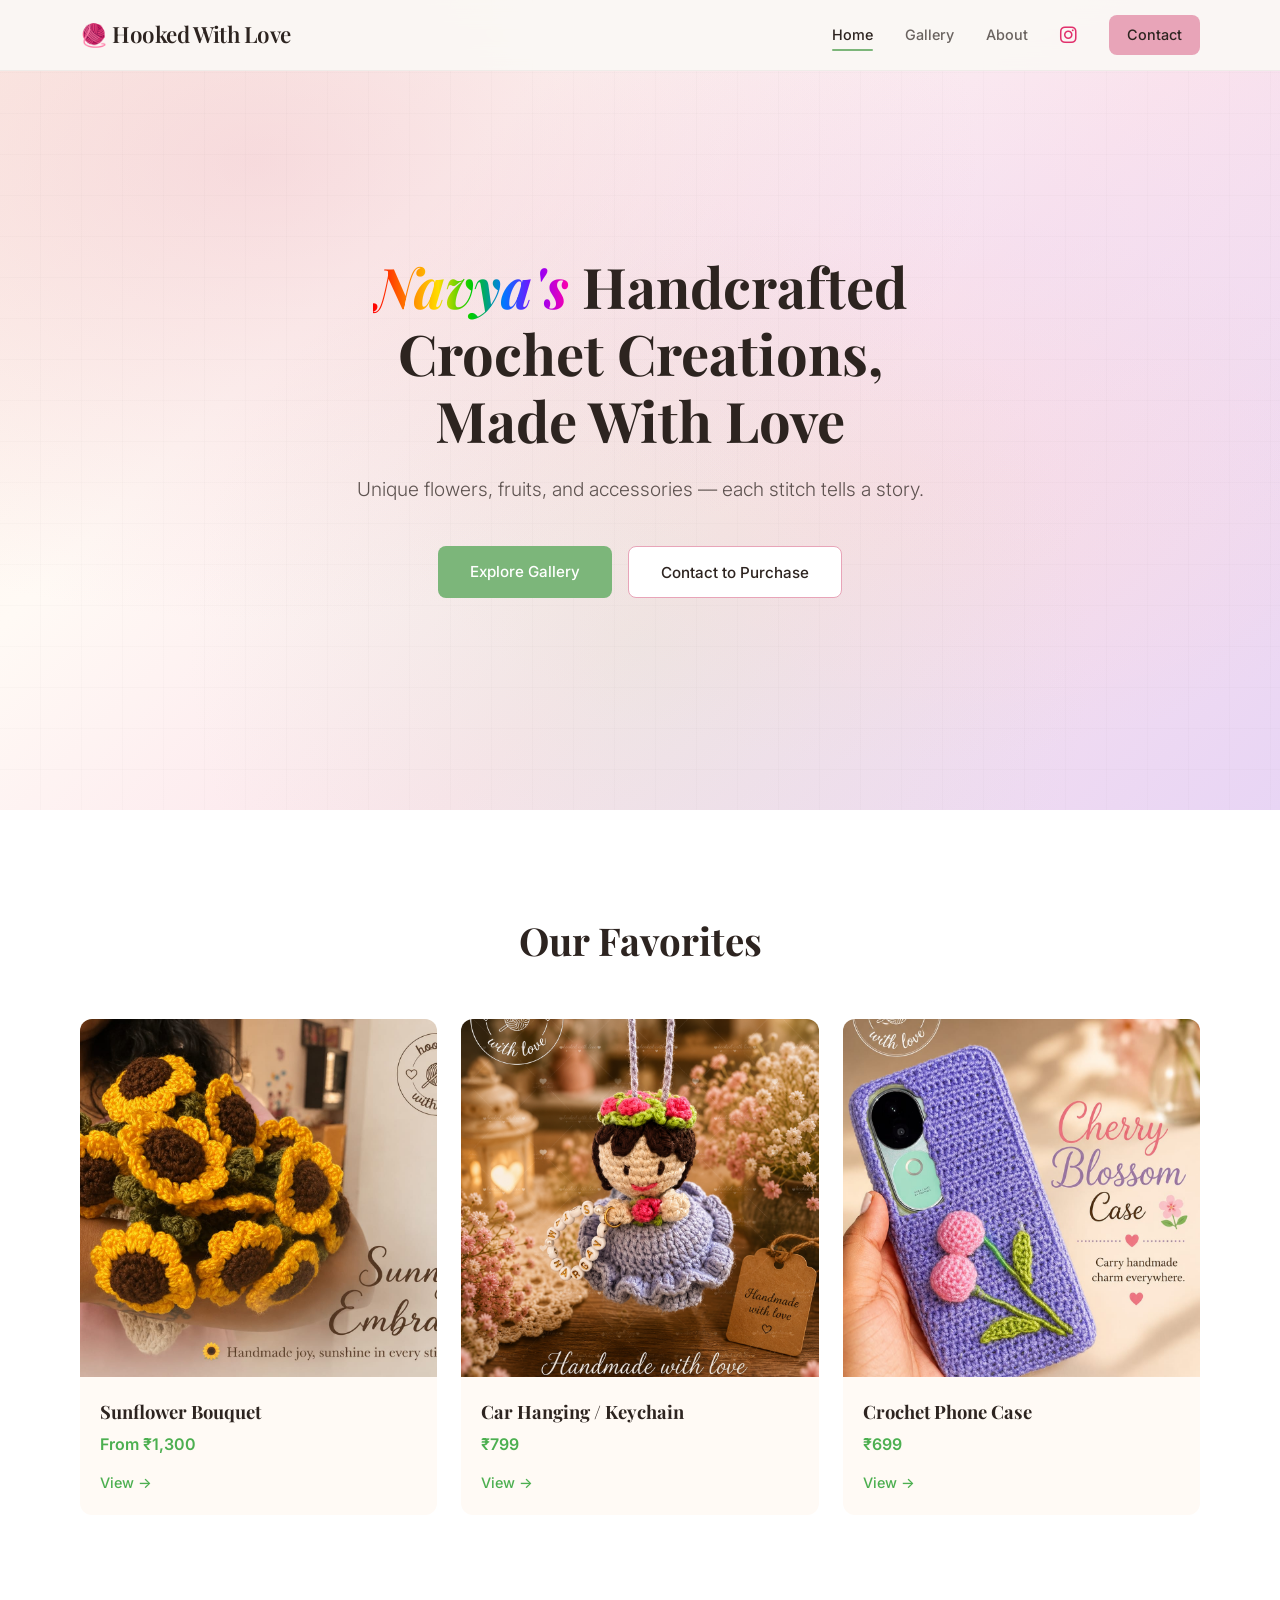
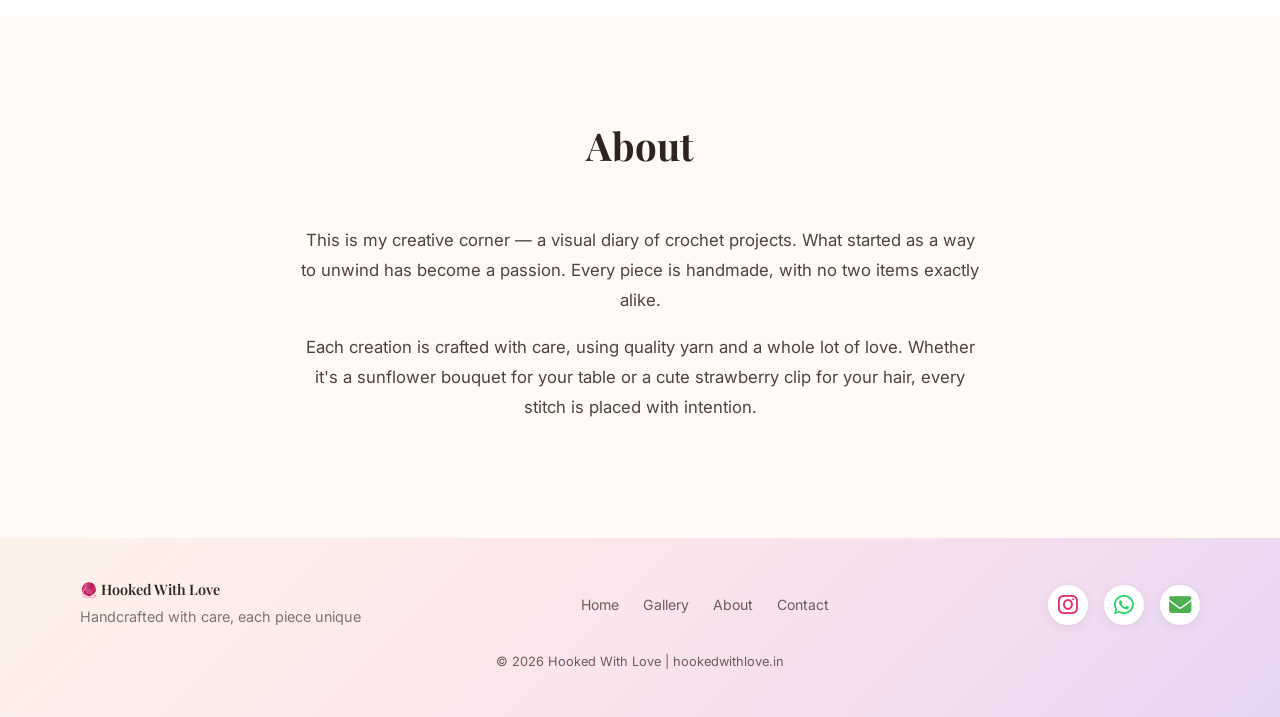
==== commit 5ff0c7dd: "Add rainbow Navya's to homepage hero heading" ====
--- a/index.html
+++ b/index.html
@@ -101,7 +101,7 @@
     <section class="hero">
         <div class="hero-overlay"></div>
         <div class="container hero-content">
-            <h1>Handcrafted Crochet Creations, Made With Love</h1>
+            <h1><span class="rainbow-text">Navya's</span> Handcrafted Crochet Creations, Made With Love</h1>
             <p class="hero-subtitle">Unique flowers, fruits, and accessories — each stitch tells a story.</p>
             <div class="hero-ctas">
                 <a href="gallery.html" class="btn btn-primary">Explore Gallery</a>
--- a/css/style.css
+++ b/css/style.css
@@ -1168,3 +1168,15 @@
 .footer-social a[aria-label="Email"] {
     color: var(--color-sage-dark);
 }
+
+/* ============================================
+   Rainbow Text for "Navya's"
+   ============================================ */
+.rainbow-text {
+    font-style: italic;
+    background: linear-gradient(90deg, #ff0000, #ff7700, #ffdd00, #00cc00, #0077ff, #8800ff, #ff00aa);
+    -webkit-background-clip: text;
+    -webkit-text-fill-color: transparent;
+    background-clip: text;
+    font-weight: 700;
+}
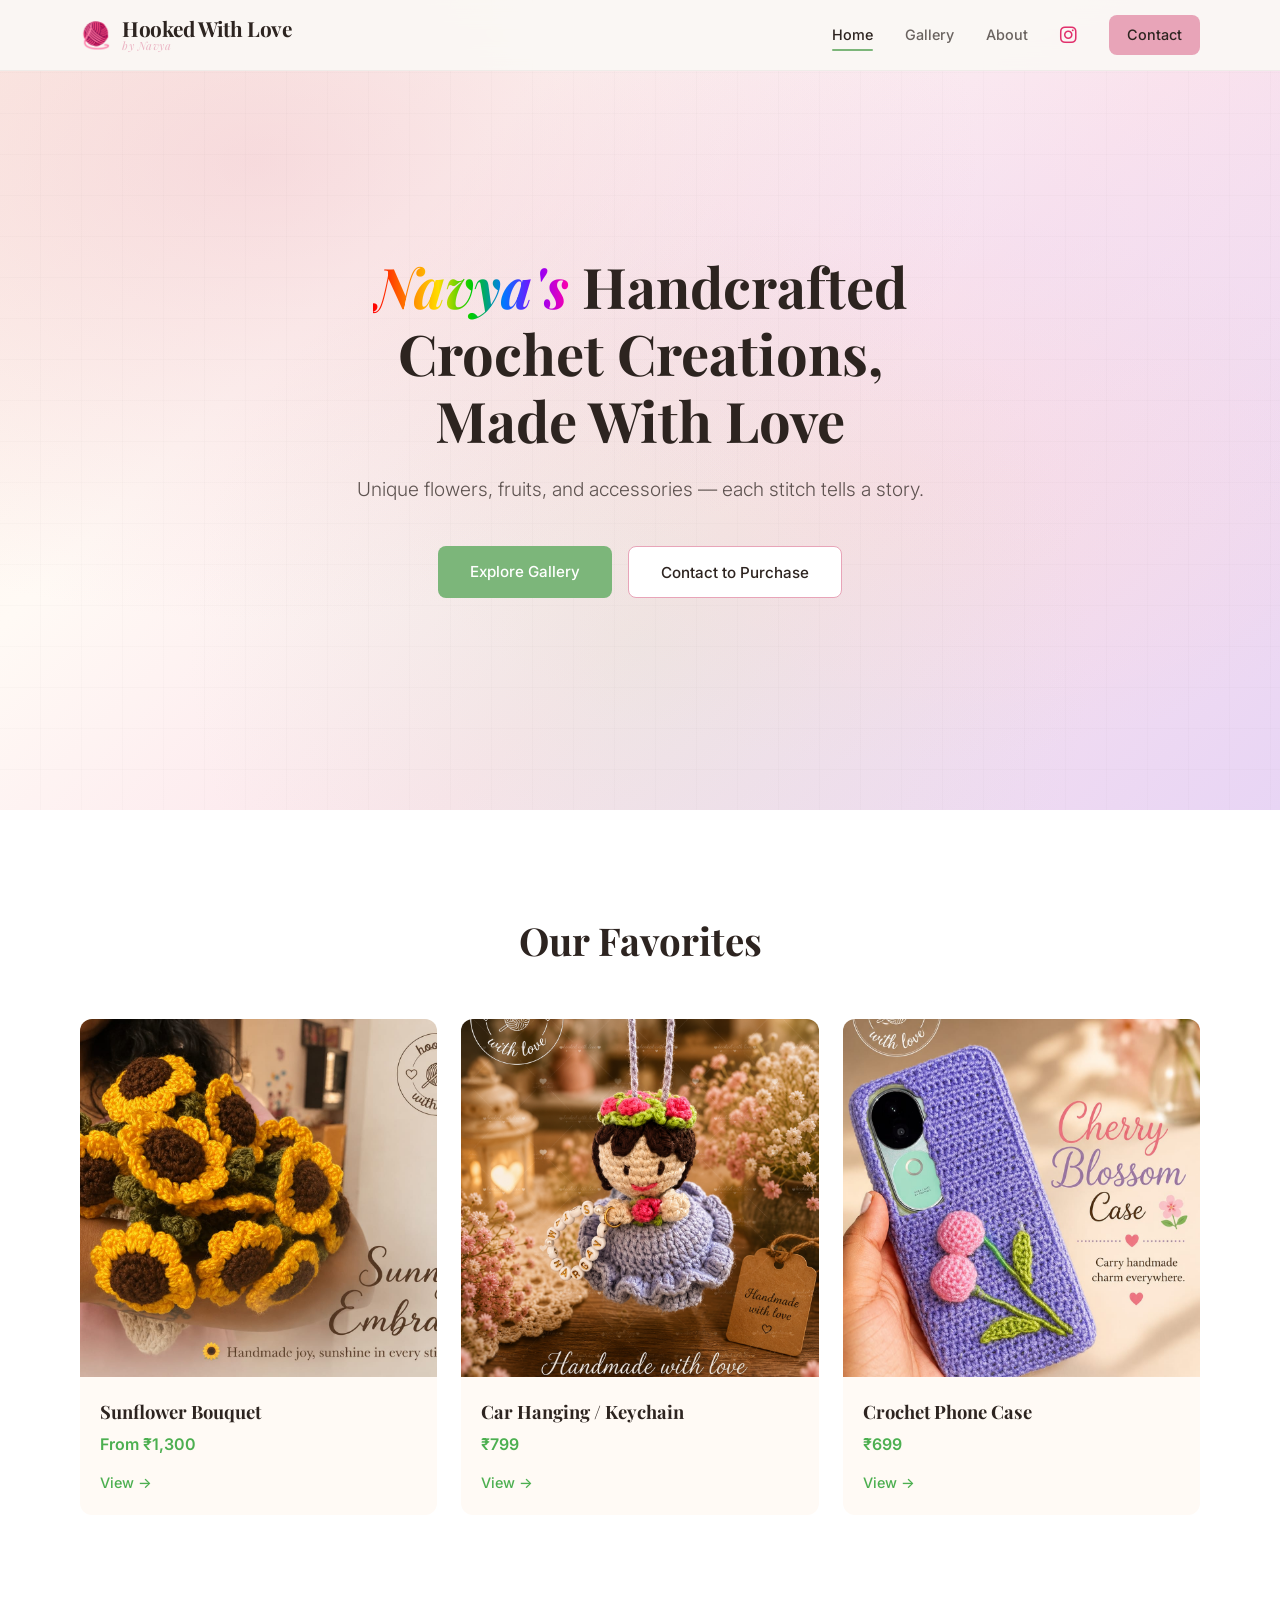
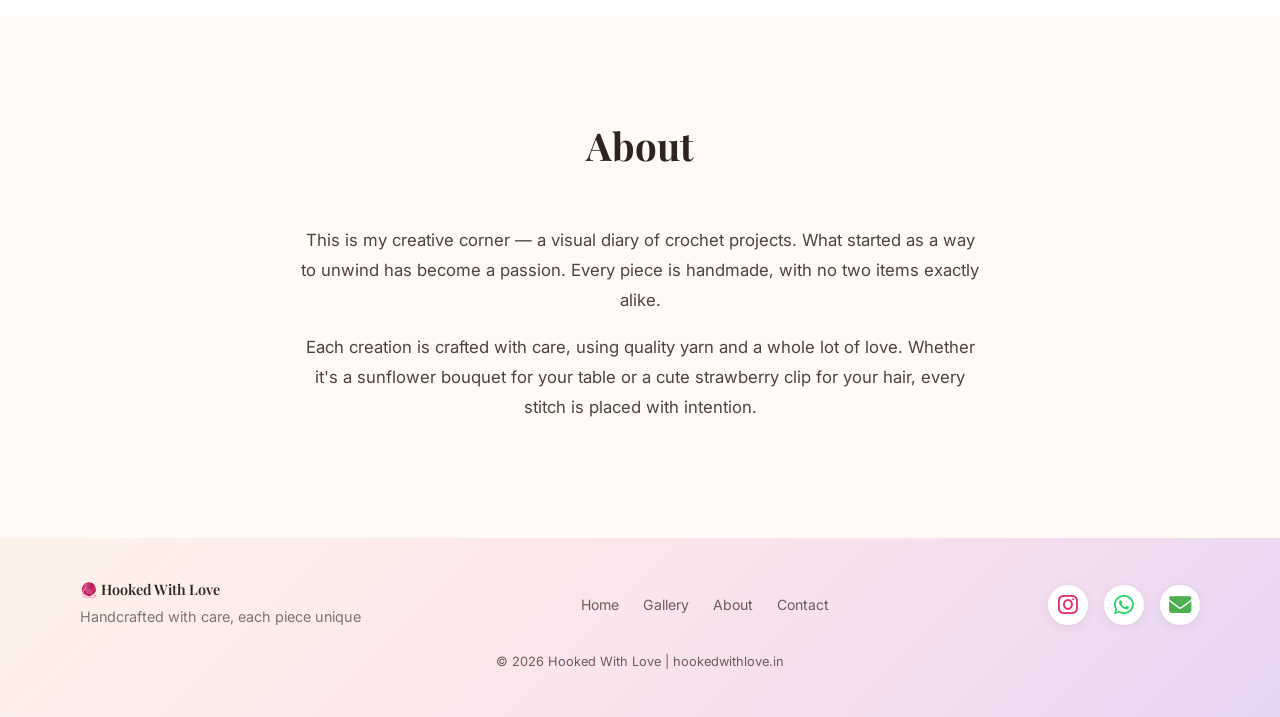
==== commit 9cfbe84e: "Professional brand logo with by Navya tagline" ====
--- a/index.html
+++ b/index.html
@@ -81,7 +81,13 @@
     <!-- Header/Nav -->
     <header class="site-header" id="siteHeader">
         <div class="container header-inner">
-            <a href="index.html" class="logo">🧶 Hooked With Love</a>
+            <a href="index.html" class="logo">
+                <span class="logo-icon">🧶</span>
+                <span class="logo-text">
+                    <span class="logo-main">Hooked With Love</span>
+                    <span class="logo-tagline">by Navya</span>
+                </span>
+            </a>
             <button class="mobile-menu-btn" id="mobileMenuBtn" aria-label="Toggle menu">
                 <span></span>
                 <span></span>
--- a/css/style.css
+++ b/css/style.css
@@ -103,11 +103,37 @@
 }
 
 .logo {
+    display: flex;
+    align-items: center;
+    gap: 10px;
+    text-decoration: none;
+}
+
+.logo-icon {
+    font-size: 1.6rem;
+}
+
+.logo-text {
+    display: flex;
+    flex-direction: column;
+    line-height: 1.1;
+}
+
+.logo-main {
     font-family: var(--font-heading);
-    font-size: 1.4rem;
-    font-weight: 600;
+    font-size: 1.3rem;
+    font-weight: 700;
     color: var(--color-dark);
     letter-spacing: -0.02em;
+}
+
+.logo-tagline {
+    font-family: var(--font-heading);
+    font-size: 0.7rem;
+    font-style: italic;
+    color: var(--color-rose);
+    letter-spacing: 0.5px;
+    opacity: 0.8;
 }
 
 .main-nav {
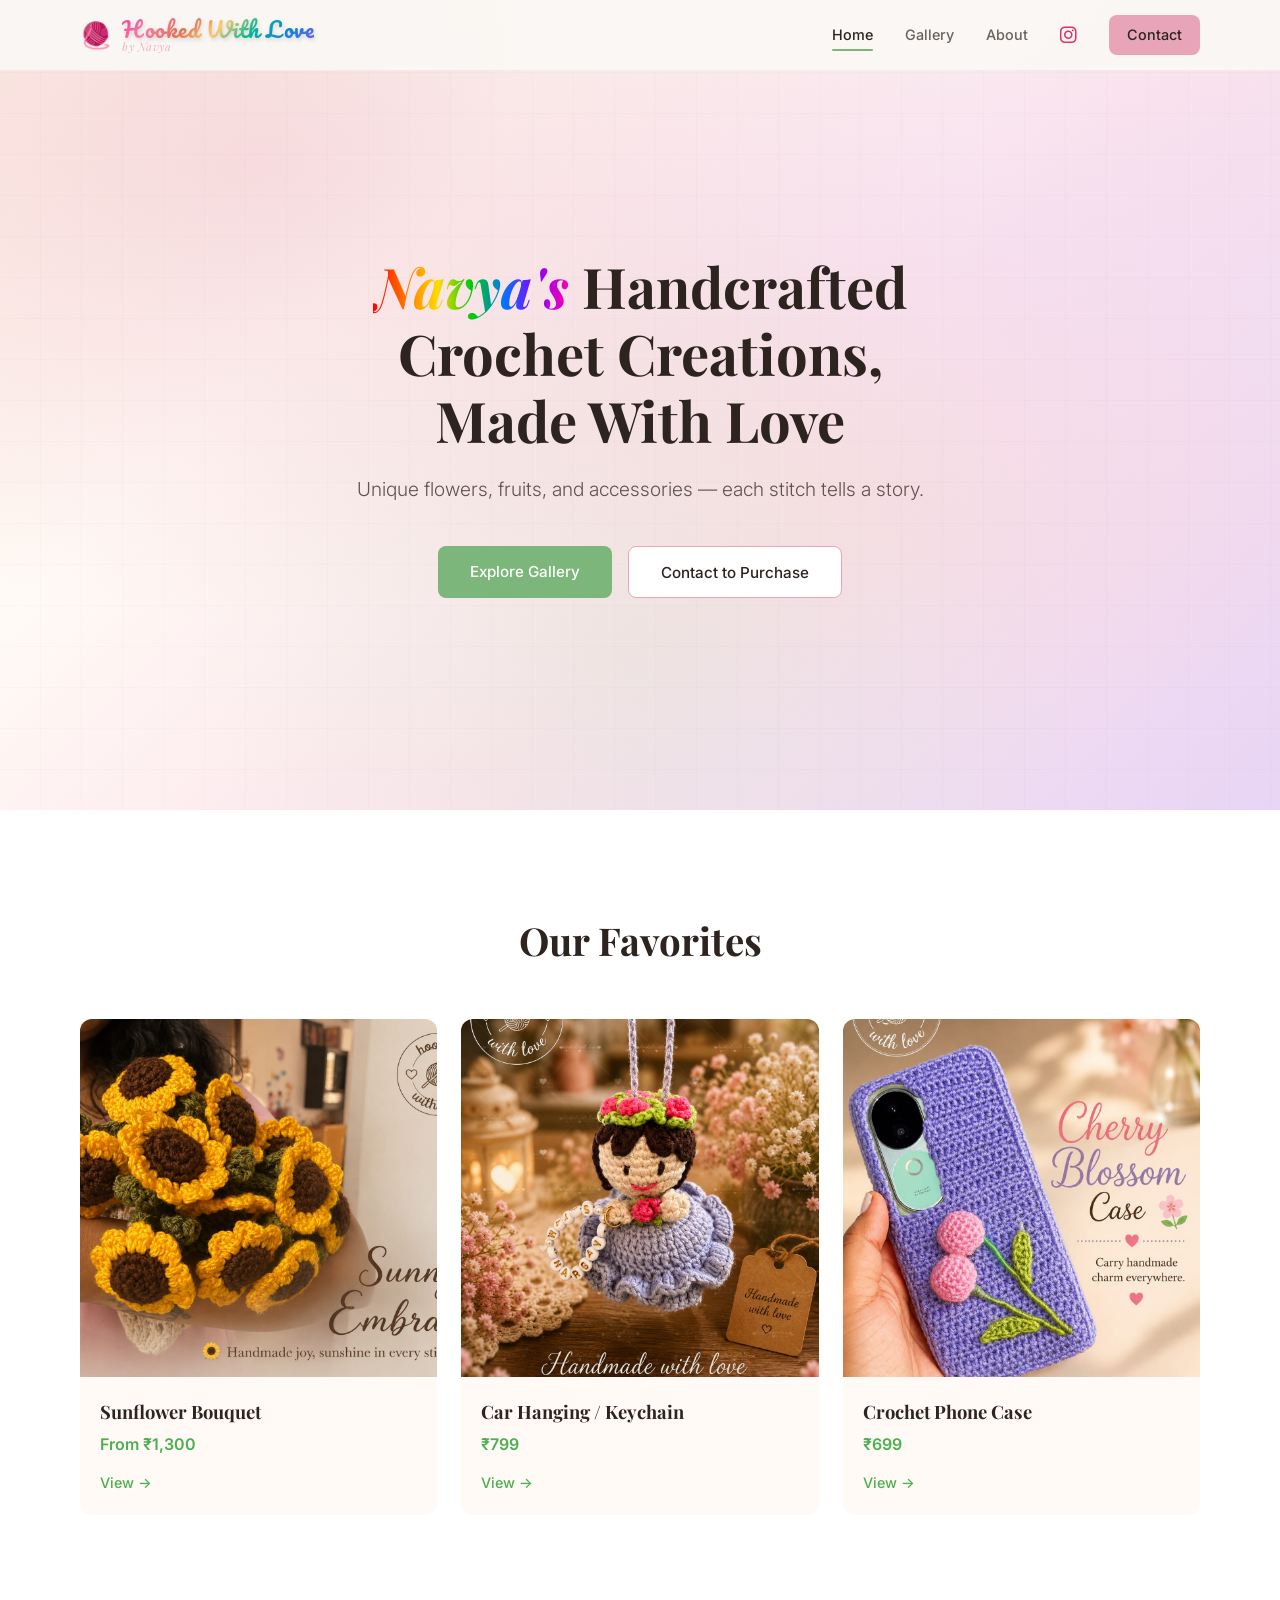
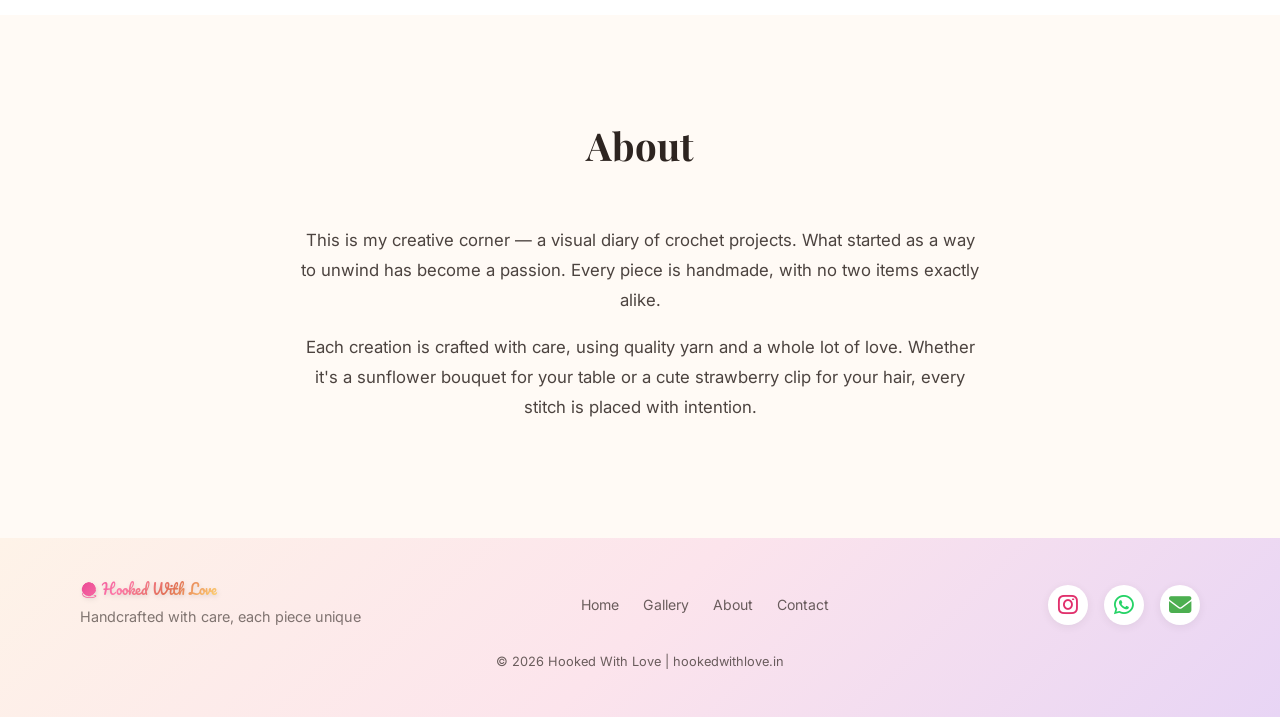
==== commit b5cc09fe: "Glossy 3D colorful logo with Pacifico creative font" ====
--- a/index.html
+++ b/index.html
@@ -8,7 +8,7 @@
     <meta name="keywords" content="crochet, handmade, accessories, flowers, fruits, hair clips, amigurumi, handcrafted, India">
     <link rel="preconnect" href="https://fonts.googleapis.com">
     <link rel="preconnect" href="https://fonts.gstatic.com" crossorigin>
-    <link href="https://fonts.googleapis.com/css2?family=Inter:wght@300;400;500;600&family=Playfair+Display:ital,wght@0,400;0,600;0,700;1,400&display=swap" rel="stylesheet">
+    <link href="https://fonts.googleapis.com/css2?family=Inter:wght@300;400;500;600&family=Pacifico&family=Playfair+Display:ital,wght@0,400;0,600;0,700;1,400&display=swap" rel="stylesheet">
     <link rel="stylesheet" href="css/style.css">
     <link rel="stylesheet" href="https://cdnjs.cloudflare.com/ajax/libs/font-awesome/6.5.0/css/all.min.css" crossorigin="anonymous">
     <script type="application/ld+json">
--- a/css/style.css
+++ b/css/style.css
@@ -120,11 +120,17 @@
 }
 
 .logo-main {
-    font-family: var(--font-heading);
-    font-size: 1.3rem;
-    font-weight: 700;
-    color: var(--color-dark);
-    letter-spacing: -0.02em;
+    font-family: 'Pacifico', cursive;
+    font-size: 1.4rem;
+    font-weight: 400;
+    background: linear-gradient(135deg, #e84393, #fd79a8, #e17055, #fdcb6e, #00b894, #0984e3, #6c5ce7);
+    -webkit-background-clip: text;
+    -webkit-text-fill-color: transparent;
+    background-clip: text;
+    text-shadow: none;
+    filter: drop-shadow(1px 2px 2px rgba(0,0,0,0.15));
+    letter-spacing: 0.5px;
+    position: relative;
 }
 
 .logo-tagline {
@@ -1067,9 +1073,14 @@
 }
 
 .footer-logo {
-    font-family: var(--font-heading);
-    font-size: 1.3rem;
-    font-weight: 600;
+    font-family: 'Pacifico', cursive;
+    font-size: 1.5rem;
+    font-weight: 400;
+    background: linear-gradient(135deg, #e84393, #fd79a8, #e17055, #fdcb6e, #00b894, #0984e3, #6c5ce7);
+    -webkit-background-clip: text;
+    -webkit-text-fill-color: transparent;
+    background-clip: text;
+    filter: drop-shadow(1px 2px 2px rgba(0,0,0,0.1));
     margin-bottom: 4px;
     opacity: 1 !important;
 }
